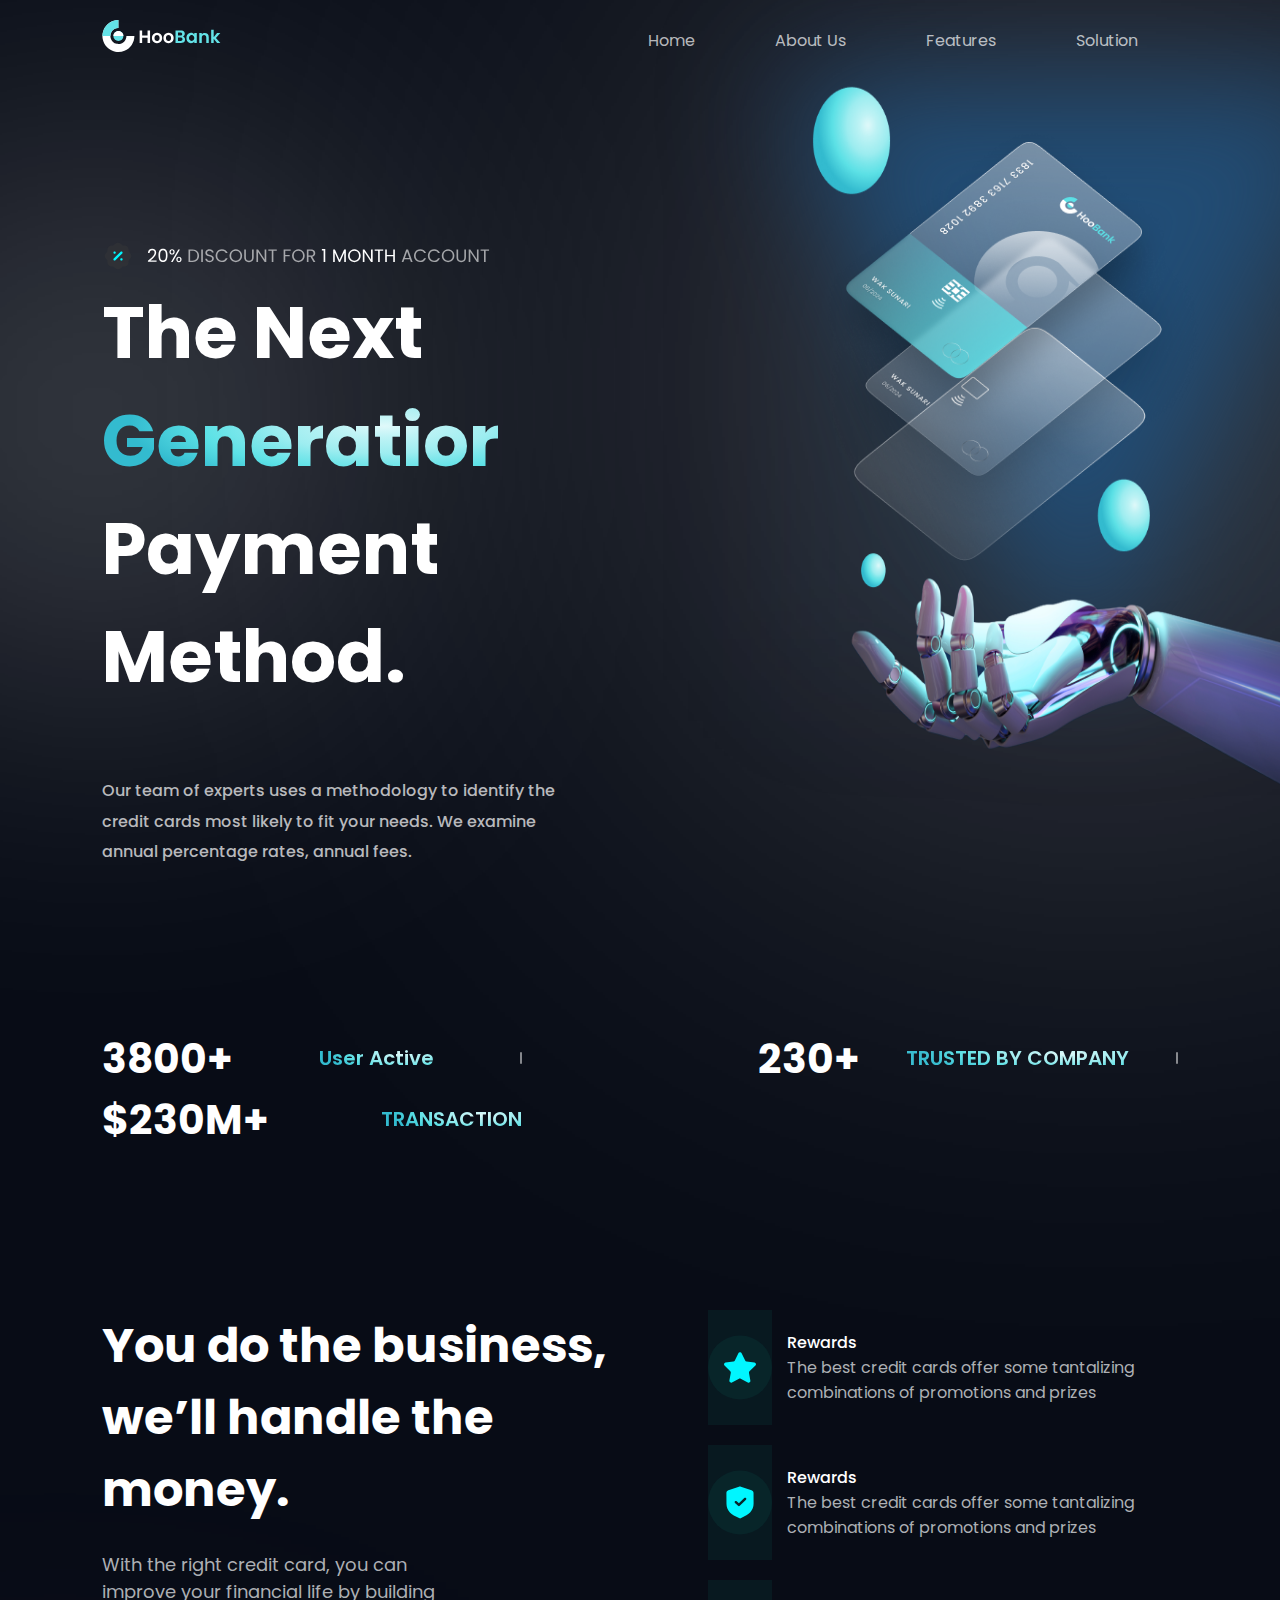
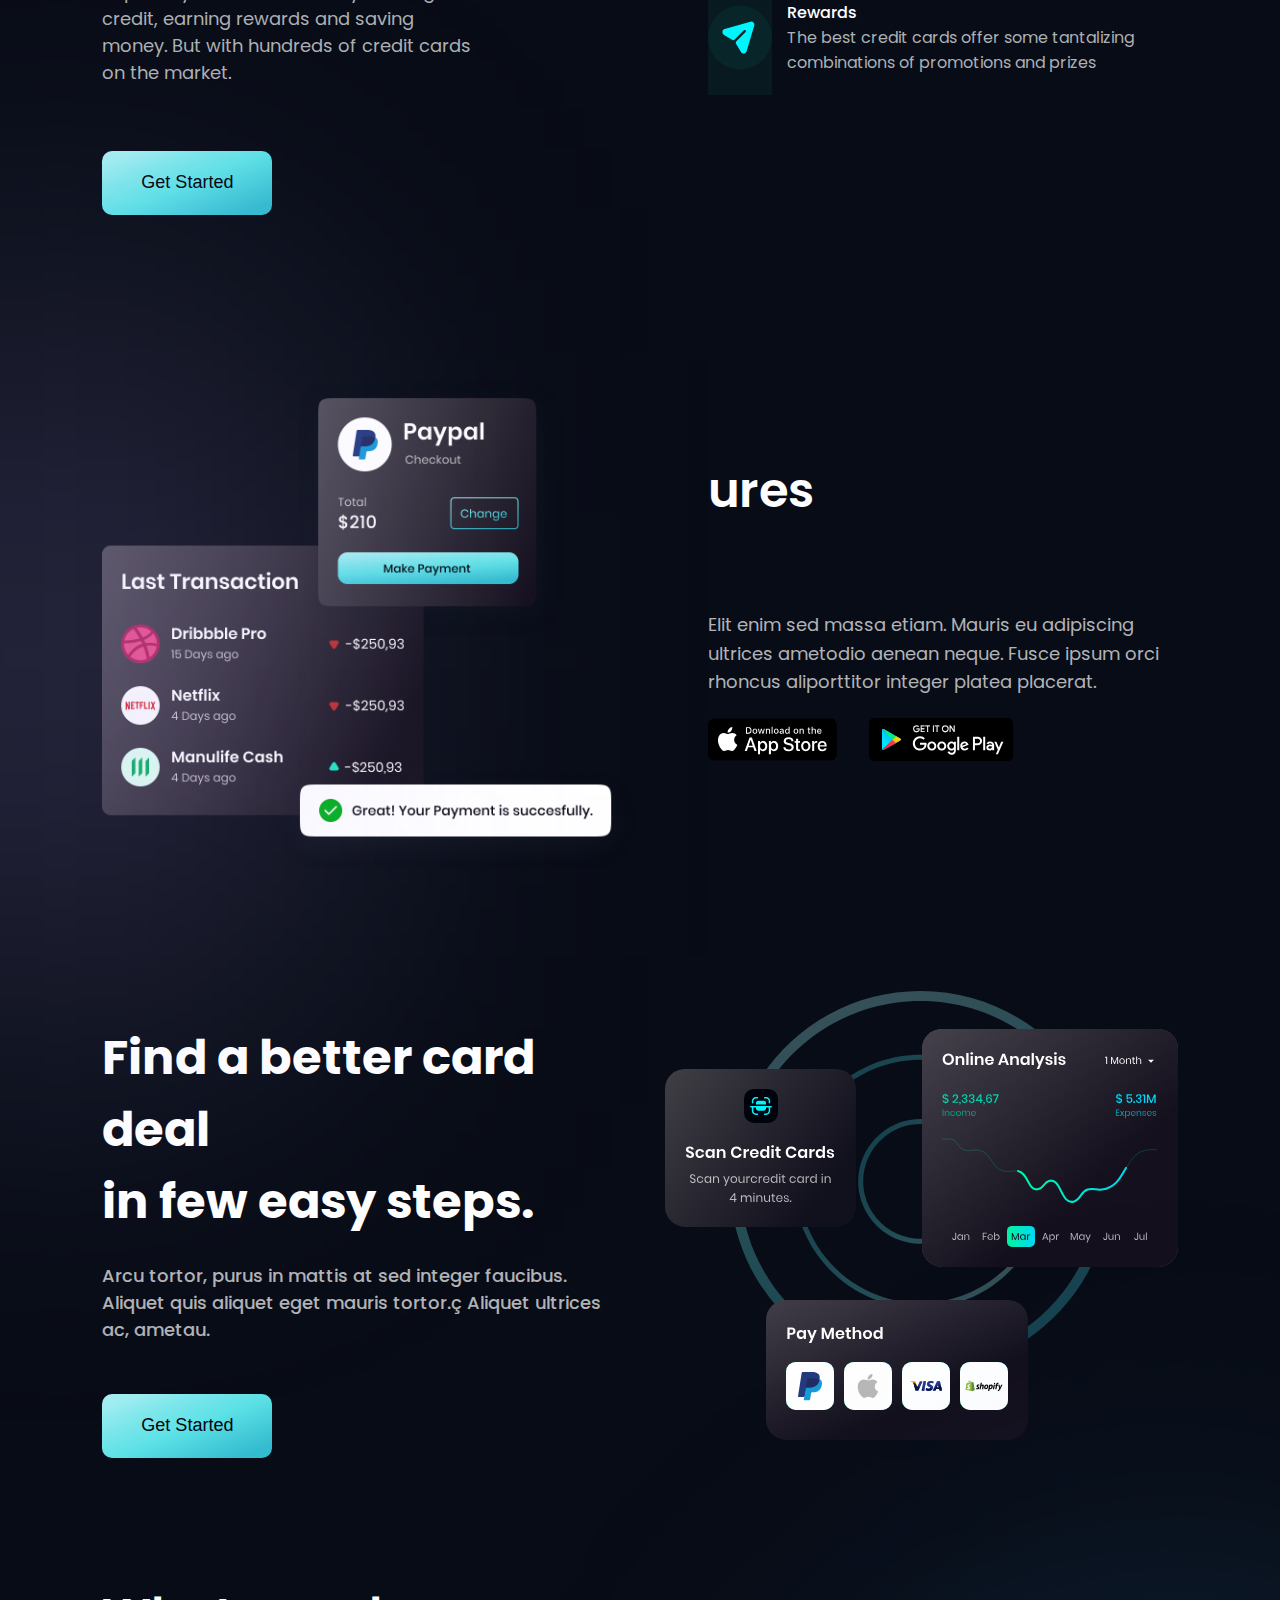
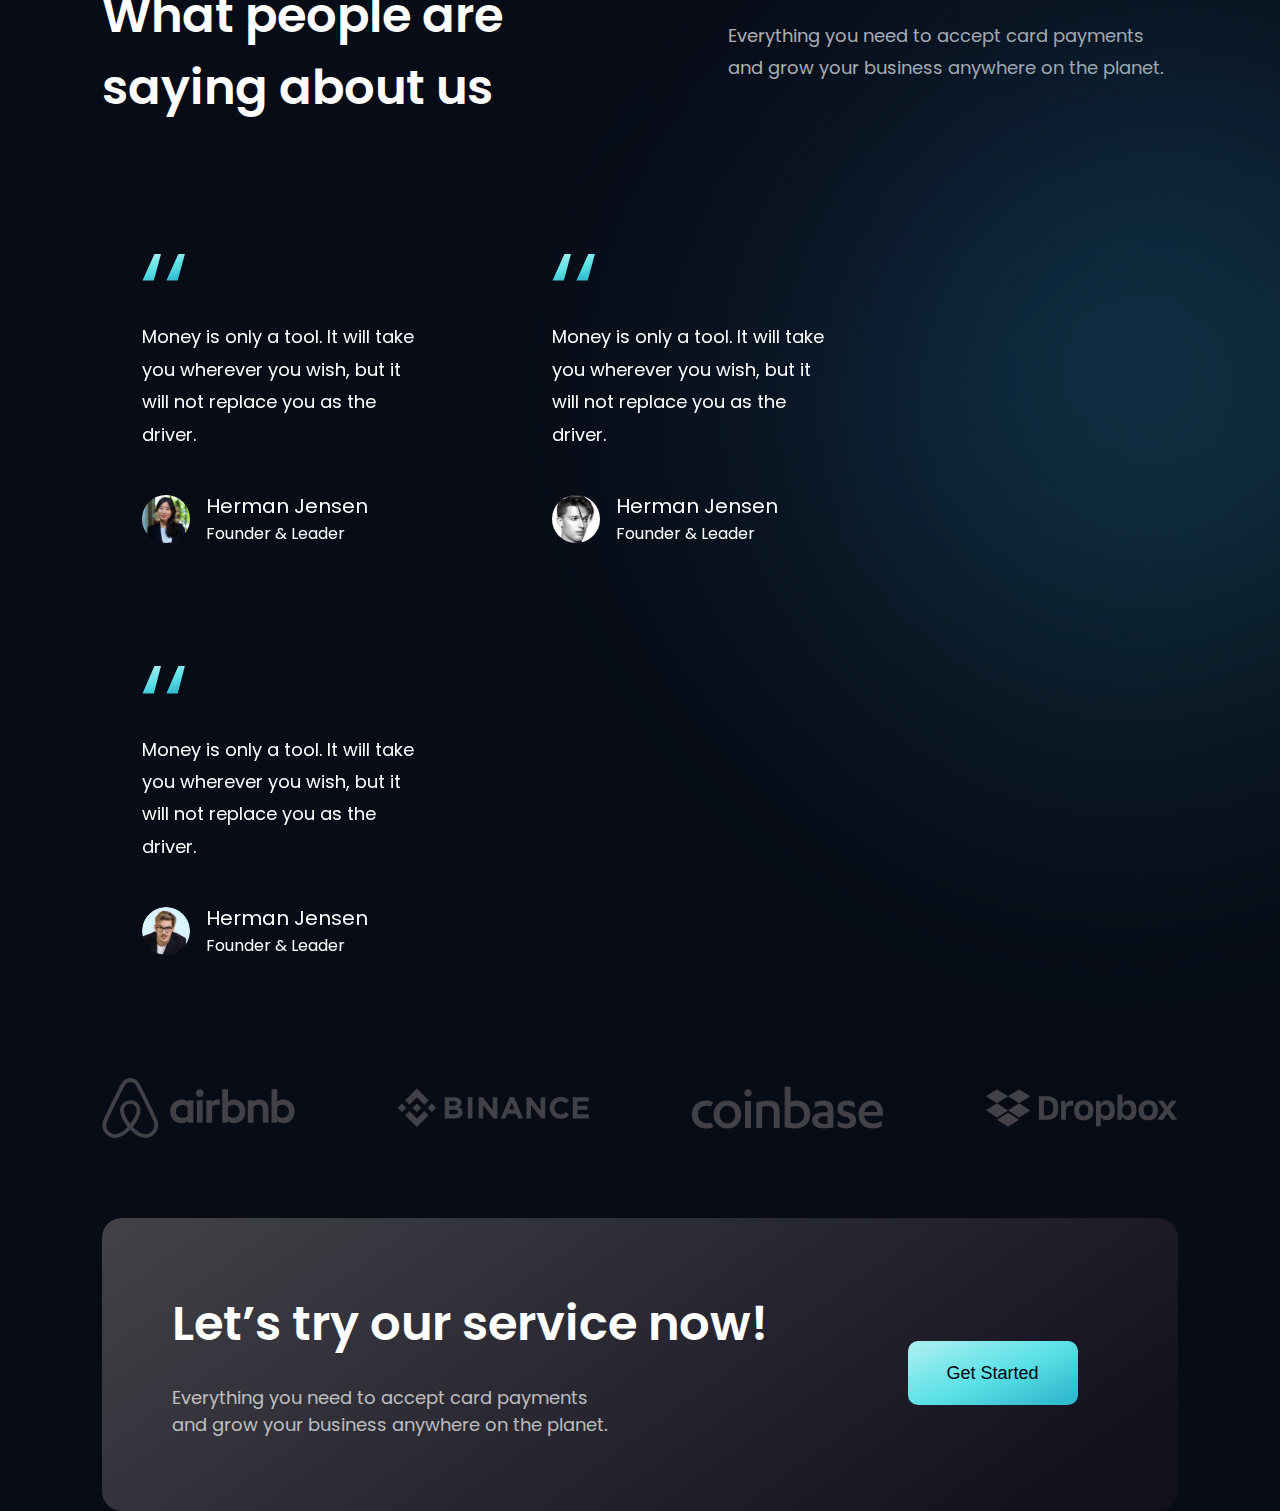
==== hooBank.html @ c7fa7dfc "subindo os arquivos" ====
<!DOCTYPE html>
<html lang="en">
<head>
    <link rel="preconnect" href="https://fonts.googleapis.com">
    <link rel="preconnect" href="https://fonts.gstatic.com" crossorigin>
    <link href="https://fonts.googleapis.com/css2?family=Poppins:wght@400;500;600;700&display=swap" rel="stylesheet">
    <link rel="stylesheet" href="style.css" />
    <link rel="stylesheet" href=" responsive.css" media="screen and (min-width:300px) and (max-width:1024px)"/>
    <meta charset="UTF-8">
    <meta http-equiv="X-UA-Compatible" content="IE=edge">
    <meta name="viewport" content="width=device-width, initial-scale=1.0">
    <title>HooBank</title>
</head>
<body>
    <div class="box">
        <div class="center">
            <div class="navegation">
                <div class="logo">
                    <img src="asset/logo.svg">
                </div><!--logo-->
                <div class="menu">
                    <a href="">Home</a>
                        <a href="">about us</a>
                    <a href="">features</a>
                    <a href="">solution</a>
                </div><!--menu-->
            </div><!--navegation-->
        </div><!--center-->

        <div class="clear"></div>

        <div class="center_2">
            <div class="content">
                <img src="asset/promotion.svg" alt="descont">
                <h1>The Next <br> <span>Generatior</span><br> Payment Method.</h1>
                <br>
                <p>
                    Our team of experts uses a methodology to identify the credit cards most likely to fit your needs. 
                    We examine annual percentage rates, annual fees.
                </p>
            </div><!--content-->
            <div class="banner_Hero">
                <div class="align">
                    <img src="asset/Principal.png" alt="">
                </div>            
            </div><!--banner_hero-->
        </div><!--center-->

        <div class="clear"></div>

        <div class="center">
            <div class="experience"> 
                <div class="category">
                    <h2>3800+</h2>
                    <p>User Active</p>
                    <span></span>
                </div>
                <div class="category">
                    <h2>230+</h2>
                    <p>TRUSTED BY COMPANY</p>
                    <span></span>
                </div>
                <div class="category">
                    <h2>$230M+</h2>
                    <p>TRANSACTION</p>
                </div><!--CATEGORY-->
            </div><!--EXPERIENCE-->
        </div><!--center-->

        <div class="clear"></div>

        <div class="center_3">
            <div class="left">
                <h1>You do the business,<br> we’ll handle the money.</h1>
                <p>
                    With the right credit card, you can improve your financial life 
                    by building credit, earning rewards and saving money. But with hundreds
                     of credit cards on the market.
                </p>
                <br>
                <button>Get Started</button>
            </div>
            <div class="right">
                    <div class="box_row">
                        <img src="asset/icon_star.svg" alt="">
                        <div class="box__coll">
                            <span>Rewards</span>
                            <p>The best credit cards offer some 
                                tantalizing combinations of promotions and prizes
                            </p>
                        </div><!--box__coll-->
                    </div><!--box_row-->
                    <div class="box_row">
                        <img src="asset/icon_shild.svg" alt="">
                        <div class="box__coll">
                            <span>Rewards</span>
                            <p>The best credit cards offer some 
                                tantalizing combinations of promotions and prizes
                            </p>
                        </div><!--box__coll-->
                    </div><!--box_row-->
                    <div class="box_row">
                        <img src="asset/icon_submit.svg" alt="">
                        <div class="box__coll">
                            <span>Rewards</span>
                            <p>The best credit cards offer some 
                                tantalizing combinations of promotions and prizes
                            </p>
                        </div><!--box__coll-->
                    </div><!--box_row-->
            </div><!--right-->
        </div><!--center_3-->

        <div class="clear"></div>

        <div class="center_4">
            <div class="left_2">
                <div class="card_buy">
                    <img src="asset/bill.png" alt="">
                </div>
            </div><!--left-->
        <div class="right_2">
            <div class="content_card">
                <h1>ures</h1>
                <p>
                    Elit enim sed massa etiam. Mauris eu adipiscing ultrices ametodio aenean neque. 
                    Fusce ipsum orci rhoncus aliporttitor integer platea placerat.
                </p>
                <div class="card_mobile">
                    <img src="asset/AppStore.svg" alt="">
                    <img src="asset/goolgePlay.svg" alt="">
                </div><!--card_mobile-->
            </div><!--content_card-->
        </div><!--right-->
    </div>

    <div class="clear"></div>
    
    <div class="center_5">
        <div class="left_3">
            <div class="content_car_2">
                <h1>Find a better card deal <br>in few easy steps.</h1>
                <p>
                    Arcu tortor, purus in mattis at sed integer faucibus. Aliquet quis aliquet 
                    eget mauris tortor.ç Aliquet ultrices ac, ametau.
                </p>
                <button>Get Started</button>
            </div><!--content_card-->
        </div><!--right-->
        <div class="right_3">
            <div class="analysis">
                <img src="asset/onlineAnalysis.svg" alt="">
            </div>
        </div>
    </div><!--center-5-->
<div class="clear"></div>
<div class="center_6">
    <div class="col_flex">
        <div class="card">
            <h1>What people are saying about us</h1>
        </div><!--card-->
        <div class="text_into">
            <p>
                Everything you need to accept card 
                payments and grow your business anywhere on the planet.
            </p>
        </div><!--text_into-->
    </div><!--col_flex-->
</div><!--center_6-->
<div class="clear"></div>


<div class="center_7">
    <div class="box_1">
        <div class="box_col">
            <img src="asset/aspas.svg" width="42.6px" height="27.6px" alt="">
            <span>
                Money is only a tool. It will take you
                wherever you wish, but it will not replace you as the driver.
            </span>
            <div class="box_row_2">
                <img src="asset/avatarOne.svg" alt="avatar">
                <div class="box_col_2">
                    <h3>Herman Jensen</h3>
                    <span>Founder & Leader</span>
                </div><!--box_col_2-->
            </div><!--box_row_2-->
        </div><!--box_col-->
    </div><!--box_1-->
    <div class="box_1">
        <div class="box_col">
            <img src="asset/aspas.svg" width="42.6px" height="27.6px" alt="">
            <span>
                Money is only a tool. It will take you
                wherever you wish, but it will not replace you as the driver.
            </span>
            <div class="box_row_2">
                <img src="asset/avatarThree.svg" alt="avatar">
                <div class="box_col_2">
                    <h3>Herman Jensen</h3>
                    <span>Founder & Leader</span>
                </div><!--box_col_2-->
            </div><!--box_row_2-->
        </div><!--box_col-->
    </div><!--box_1-->
    <div class="box_1">
        <div class="box_col">
            <img src="asset/aspas.svg" width="42.6px" height="27.6px" alt="">
            <span>
                Money is only a tool. It will take you
                wherever you wish, but it will not replace you as the driver.
            </span>
            <div class="box_row_2">
                <img src="asset/avatarTwo.svg" alt="avatar">
                <div class="box_col_2">
                    <h3>Herman Jensen</h3>
                    <span>Founder & Leader</span>
                </div><!--box_col_2-->
            </div><!--box_row_2-->
        </div><!--box_col-->
    </div><!--box_1-->
    <div class="blur"></div>
</div><!--center_7-->
<div class="clear"></div>
<div class="line">
    <div class="line_row">
        <img src="asset/airbnb.svg" alt="">
        <img src="asset/binance.svg" alt="">
        <img src="asset/coinbase.svg" alt="">
        <img src="asset/dropbox.svg" alt="">
    </div><!--line_row-->
</div><!--line-->
<div class="clear"></div>
<div class="service">
    <div class="serv_col">
        <h1>Let’s try our service now!</h1>
        <p>Everything you need to accept card 
            payments and grow your business anywhere on the planet.
        </p>
        <button>Get Started</button>
    </div>
</div>
</div><!--box-->
</body>
</html>
---- style.css ----
@import url(responsive.css);
*{padding: 0; margin: 0; box-sizing: border-box;}

html, body {
    background-color: #080C16;
    min-height: 100vh;
    font-family: 'Poppins', sans-serif;
    font-size: 16px;
}

.clear {
    clear: both;
}
.box {
    width: 100%;
    max-width: 1680px;
    margin: 0 auto;
    padding: 0 8%;
}
.center {

   height: 100%;
}
.navegation {
    width: 100%;
    height: 40px;
    margin-top: 20px;
    margin-bottom: 20px;
    position: relative;
}
.logo {
    float: left;
}

.menu {
    float: right;
    display: flex;
    align-items: center;
    height: 100%;
    position: absolute;
    right: 0;
    z-index: 10;
}
.menu > a {
   text-decoration: none;
   text-transform: capitalize;
   padding: 0 40px;
   font-weight: 400;
   color: rgba(255, 255, 255, 0.7);
   cursor: pointer;
}
.menu > a:hover {
    color: rgba(255, 255, 255, 1);
    cursor: pointer;
}
.center_2   {
    width: 100%;
    max-width: 100%;
}
.center_2::before {
    content: '';
    display: block;
    background-color: white;
    width: 195px;
    height: 324px;
    border-radius: 100px;
    position: absolute;
    top: 252px;
    left: 0;
    filter: blur(225px);
}
.content {
    float: left;
    width:50%;
    height: 90%;
    position: relative;
    z-index: 2;
}
.content > img {
    margin-top: 10rem;
}
.content > h1 {
    font-size: 72px;
    font-weight: 700;
    font-family: 'Poppins', sans-serif;
    width: 100%;
    min-width: calc(600px + 10%);
    color: white;
}
.content > h1 > span {
    background: radial-gradient(64.18% 64.18% at 71.16% 35.69%, #DEF9FA 0.89%, #BEF3F5 17.23%, #9DEDF0 42.04%, #7DE7EB 55.12%, #5CE1E6 71.54%, #33BBCF 100%) /* warning: gradient uses a rotation that is not supported by CSS and may not behave as expected */;
    -webkit-background-clip: text;
    -webkit-text-fill-color: transparent;
    background-clip: text;
    text-fill-color: transparent;
}
.content > p {
    width: 100%;
    max-width: 30.1875rem;
    color: #B8B9BC;
    font-weight: 500;
    margin-top: 40px;
    line-height: 30.6px;
}
.banner_Hero {
    float: right;
    width: 42%;
    max-width: 100%;
    min-height: 80%;
    height: 70vh;
    position: absolute;
    /* absolute porque ele precisar se manter na extremidade */
    right: 0%; 
}
.align {
    float: right;
    width: 100%;
    max-width: 100%;
    min-height: 100%;
    height: 100%;
    position: relative;
    right: 0%; 
}
.align > img {
    width: 95%;
    min-width:90%;
    height: 90%;
    min-height: 100%;
    text-align: right;
    /* background-color: red; */

    position: absolute;
    top: 0;
    right: 0;
    z-index: 10;
}
.banner_Hero::after {
    content: '';
    width: 0; 
    height:0; 
    border-left: 300px solid #214d761a;
    border-right: 300px solid #214d7617;
    border-top: 600px solid #214D76 ;
  
    filter: blur(61.5px);


    position: absolute;
    top: 0px;
    left: 3vw;
    z-index: 1;
}
.banner_Hero::before {
    content: '';
    display: block;
    width: 405px;
    height: 471px;
    border-radius: 400px;
    background-color: white;
    filter: blur(375px);
    
    position: absolute;
    top: 4rem;
    left: 12vw;
    z-index: 1;
   
}

/* AQUI ACABA O BANNER */


.experience {
    width: 100%;
    max-width: 100%;
    margin-top: 10rem;
    /* padding: 0 2%; */
    display: flex;
    justify-content: space-between;
    flex-wrap: wrap;
}
.category {
    display: flex;
    align-items: center;
    justify-content: space-between;

    width: 420px;

}
.category > h2 {
    font-size: 2.5556rem;
    font-weight: 700;
    color:rgba(255, 255, 255, 1);
}
.category > p {
    font-size: 1.25rem;
    font-weight: 600;
    background: radial-gradient(64.18% 64.18% at 71.16% 35.69%, #DEF9FA 0.89%, #BEF3F5 17.23%, #9DEDF0 42.04%, #7DE7EB 55.12%, #5CE1E6 71.54%, #33BBCF 100%) /* warning: gradient uses a rotation that is not supported by CSS and may not behave as expected */;
    -webkit-background-clip: text;
    -webkit-text-fill-color: transparent;
    background-clip: text;
    text-fill-color: transparent;
}
.category > span {
    height: 12px;
    width: 2px;
    border-radius: 2px;
    background-color: rgba(255, 255, 255, 0.5);
}

/* aqui vai ficar as box com as imagens */

.center_3 {
    margin-top: 10rem;
}
.left {
    float: left;
    width: 50%;
    height: 100%;
}
.left > h1 {
    font-size: 3rem;
    color: rgba(255, 255, 255, 1);
}
.left > p {
    margin: 25px 0;
    width: 70%;
    font-size: 18px;
    color: #ADB0B4;
    font-size: 500;
}
.left > button {
    border: none;
    width: 170px;
    height: 64px;
    margin-top: 15px;
    font-size: 18px;
    font-weight: 500;
    font-family: 'Poppins' sans-serif;
    color: rgba(0, 4, 14, 1);
    border-radius: 10px;
    cursor: pointer;
    background: linear-gradient(157.81deg, #DEF9FA -43.27%, #BEF3F5 -21.24%, #9DEDF0 12.19%, #7DE7EB 29.82%, #5CE1E6 51.94%, #33BBCF 90.29%);
}
.right {
    float: right;
    width: 50%;
}
.box_row {
    display: flex;
    flex-direction: row;
    gap: 15px;
    width: 470px;
    margin: 0 auto;
    margin-bottom: 20px;
    float: right;
    height: 115px;
    border-radius: 20px;
}
.box_row:hover {
    background: linear-gradient(153.47deg, rgb(255, 255, 255) -341.94%, #14101D 95.11%);
    box-shadow: 0px 20px 100px -10px rgba(66, 71, 91, 0.1);
    border-radius: 20px;

}
.box_row > img {
    width: 64px;
    max-width: 64px;
    background: rgba(9, 151, 124, 0.1);
}
.box__coll {
    display: flex;
    flex-direction: column;
    align-self: center;
}
.box__coll > span {
    color: white;
    font-weight: 500;
}
.box__coll > p {
    color: #ADB0B4;
    font-size: 500;
}

/* aqui começa o card pagamentos */


.center_4 {
    height: 455px;
    margin-top: 160px;
    position: relative;
}
.left_2 {
    float: left;
    width: 50%;
    height: 100%;
    position: relative;
}
.left_2::before {
    content: '';
    display: block;
    height: 600px;
    width: 300px;
    background-color: #bba5ff5b;
    filter: blur(225px);

    position: absolute;
    left: -15vw;
    top: -2vh;
    z-index: 0;
}
.card_buy {
    width: 100%;
    max-width: 100%;
}
.card_buy > img {
    max-width: 100%;
    min-width: 500px;
    height: 500px;
    float: left;
}
.right_2 {
    float: right;
    width: 50%;
    height: 100%;
}
.content_card {
    display: flex;
    flex-direction: column;
    align-items: left;
    align-self: center;
    gap: 20px;
    float: right;
    margin-top: 5rem;
    height: 100%;
    position: relative;
}
.content_card  > h1 {
    font-size: 48px;
    font-weight: 600;
    color: white;
    letter-spacing: 0.01em;
}

.content_card  > p {
    color: rgba(255, 255, 255, 0.7);
    font-weight: 400;
    font-size: 18px;
    line-height: 160%;
    width: 470px;
    height: 87px;
    margin-top: 4rem;
}
.card_mobile {
    display: flex;
    gap: 32px;
}

.center_5 {
    margin-top: 10rem;
}
.right_3 {
    width: 50%;
    float: right;
    height: 100%;
    text-align: right;
}
.analysis  > img {
    max-width:100%;
}
.left_3 {
    width: 50%;
    float: left;
    text-align: left;
    height: 100%;
    min-height: 500px;
}
.content_car_2 {
    display: flex;
    flex-direction: column;
    gap: 24px;
    height: 100%;
}
.content_car_2 > h1 {
    font-size: 48px;
    font-weight: 700;
    margin-top: 2rem;
    color: rgba(255, 255, 255, 1);
}
.content_car_2 > p {
    font-size: 18px;
    font-weight: 500;
    color: rgba(255, 255, 255, 0.7);
    width: 500px;
    height: 93px;
}
.content_car_2 > button {
    border: none;
    width: 170px;
    height: 64px;
    margin-top: 15px;
    font-size: 18px;
    font-weight: 500;
    font-family: 'Poppins' sans-serif;
    color: rgba(0, 4, 14, 1);
    border-radius: 10px;
    background: linear-gradient(157.81deg, #DEF9FA -43.27%, #BEF3F5 -21.24%, #9DEDF0 12.19%, #7DE7EB 29.82%, #5CE1E6 51.94%, #33BBCF 90.29%);
}

/* aqui vai ficar a descriçao de pessoas a cerca disso */

.center_6 { 
    margin-top: 5rem;
}
.col_flex {
    display: flex;
    flex-direction: row;
    justify-content: space-between;
    height: 164px;
    align-items: center;
}
.card {
    width: 470px;
}
.card > h1 {
    font-weight: 600;
    font-size: 48px;
    color: rgba(255, 255, 255, 1);
}
.text_into {
    width: 450px;
    height: 64px;
}
.text_into > p {
    color: rgba(255, 255, 255, 0.7);
    font-weight: 400;
    font-size: 18px;
    line-height: 32.4px;
    letter-spacing: 2%;
}


/* aqui vai fica meus cards */




.center_7 {
    margin-top: 5rem;
    display: flex;
    flex-wrap: wrap;
    gap: 40px;
    position: relative;
    z-index: 1;
}
.blur {
    content: '';
    display: block;
    background-color: white;
    width: 305px;
    height: 404px;
    border-radius: 100px;
    position: absolute;
    top: -6vh;
    right: -10%;
    z-index: 0;
 

    background: linear-gradient(90deg, #1A2980 0%, #26D0CE 100%);
    filter: blur(230px);
    transform: rotate(47.46deg);
}
.box_1 {
    display: flex;
    width: 28%;
    min-width: 370px;
    height: 100%;
    border-radius: 20px;
    padding: 40px;
    position: relative;
    z-index: 1;
}
.box_1:hover {
    background: linear-gradient(144.39deg, #FFFFFF -278.56%, #6D6D6D -78.47%, #11101D 91.61%);
    backdrop-filter: blur(5px);
    /* Note: backdrop-filter has minimal browser support */
    
    border-radius: 20px;
}
.box_col  {
    width: 100%;
    display: flex;
    flex-direction: column;
    align-self: center;
    gap: 40px;
}
.box_col > span {
    font-weight: 400;
    font-size: 18px;
    color: rgba(255, 255, 255, 1);
    letter-spacing: 2%;
    line-height: 32.4px;
}
.box_row_2 {
    display: flex;
    align-items: center;
    gap: 16px;
}
.box_col_2 {
    display: flex;
    flex-direction: column;
}
.box_col_2 > h3 {
    font-weight: 400;
    font-size: 20px;
    color: rgba(255, 255, 255, 1);
}
.box_col_2 > span {
    font-weight: 400;
    color: rgba(255, 255, 255, 1);
}
.line {
    display: flex;
    flex-direction: row;
    margin-top: 5rem;
    position: relative;
    z-index: 1;
}
.line_row {
    width: 100%;
    max-width: 1400px;
    margin: 0 auto;
    display: flex;
    flex-wrap: wrap;
    justify-content: space-between;
}
.line_row > img {
    width: 100%;
    max-width: 192.25px;
    height: 60px;
}

/* aqui vai ficar os serviços  */

.service {
    width: 100%;
    height: 293px;
    padding: 70px;
    margin-top: 5rem;
    border-radius: 10px;
    position: relative;
    background: linear-gradient(144.39deg, #FFFFFF -278.56%, #6D6D6D -78.47%, #11101D 91.61%);
    backdrop-filter: blur(5px);
    /* Note: backdrop-filter has minimal browser support */

    border-radius: 20px;
    transform: matrix(1, 0, 0, 1, 0, 0);
}
.serv_col {
    height: 100%;
}
.serv_col > h1 {
    color: rgba(255, 255, 255, 1);
    font-size: 48px;
    font-weight: 600;
}
.serv_col > p {
    width: 445px;
    margin-top: 24px;
    font-size: 18px;
    font-weight: 400;
    color: rgba(255, 255, 255, 0.7);
}
.serv_col > button {
    border: none;
    width: 170px;
    height: 64px;
    margin-top: 15px;
    font-size: 18px;
    font-weight: 500;
    font-family: 'Poppins' sans-serif;
    color: rgba(0, 4, 14, 1);
    border-radius: 10px;
    cursor: pointer;
    background: linear-gradient(157.81deg, #DEF9FA -43.27%, #BEF3F5 -21.24%, #9DEDF0 12.19%, #7DE7EB 29.82%, #5CE1E6 51.94%, #33BBCF 90.29%);
    position: absolute;
    right: 100px;
    bottom: 106px;
}
---- responsive.css ----
@media screen and (min-width:300px) and (max-width:1024px) {
    html, body {
        font-size: 100%
    }
    .menu {
        display: none;
    }
    .content {
        width: 100%;
        float: none;
        margin: 0 auto;
        height: 100%;
        position: initial;
    }
    .content > img {
        width: 100%;
        max-width: 300px;
    }
    .content > h1 {
        width: 100%;
        min-width: 100%;
    }
    .banner_Hero {
        width: 100%;
        float: none;
        height: 100%;
        position: initial;
    }
    .banner_Hero::after {
        display: none;
    }
    .banner_Hero::before {
        display: none;
    }
    .align {
        position: initial;
        float: none;
        z-index: 1;
    }
    .align > img {
        float: none;
        position: relative;
        width: 100%;
        margin-top: 2rem;
        min-width: 400px;
    }
    .align::after {
        display: none;
    } 
    .experience {
        flex-direction: column;
        margin: 5rem auto;
        height: 100%;
    }
    .category {
        flex-direction: column;
        margin: 2rem auto;
        height: 100%;
    }
    .category > span {
        display: none;
    }
    .left {
        width: 100%;
        float: none;
        margin: 0 auto;
    }
    .right {
        width: 100%;
        height: 100%;
        float: none;
        margin: 5rem auto;
        display: flex;
        flex-direction: column;
    }
    .box_row  {
        width: 100%;
        margin-top: 2rem;
    }
    .center_4 {
        width: 100%;
        height: 100%;
        margin: 0 auto;
    }
    .left_2 {
        width: 100%;
        height: 100%;
        float: none;
        margin: 0 auto;
    }
    .right_2  {
        width: 100%;
        height: 100%;
        float: none;
        margin: 0 auto;
    }
    .content_card  {
        width: 100%;
        height: 100%;
        margin: 5rem auto;
    }
    .content_card  > p {
        width: 100%;
        height: 100%;
    }
    .center_5 {
        width: 100%;
        height: 100%;
        margin: 0 auto;
    }
    .left_3 {
        width: 100%;
        height: 100%;
        float: none;
    }
    .right_3 {
        width: 100%;
        height: 100%;
        float: none;
        margin: 4rem auto;
        text-align: center;
    }
    .analysis {
        width: 100%;
        margin: 0 auto;
    }
    .analysis > img {
        margin: 0 auto;
        margin-top:5rem;
        text-align: left;
    }
    .content_car_2 {
        width: 100%;
        height: 100%;
    }
    .content_car_2 > p {
        width: 100%;
    }
    .center_6 {
        width: 100%;
        height: 100%;
    }
    .col_flex {
        flex-direction: column;
        margin: 0 auto;
        width: 100%;
        text-align: left;
    }
    .card {
        width: 100%;
        margin: 0 auto;
        text-align: left;
    }
    .text_into {
        width: 100%;
    }
    .center_7 {
        width: 100%;
        margin: 10rem auto;
    }
    .box_1 {
        margin: 0 auto;
    }
    .card_buy {
        width: 100%;
        margin: 2rem auto;
        text-align: center;
        float: none;
    }
    .card_buy > img {
        width: 100%;
        max-width: 90%;
        min-width:60%;
        height: 100%;
        margin: 0 auto;
        float: none;
    }
    .line {
        margin: 0 auto;
        width: 100%;
        height: 100%;
    }
    .line_row {
        flex-direction: column;
        gap: 40px;
        height: 100%;
        margin: 0 auto;
        margin-bottom: 3rem;
    }
    .line_row > img {
        margin: 0 auto;
    }
    .service {
        width: 100%;
        height: 100%;
    }
    .box_1 {
        min-width: 100%;
        margin-top: 3rem;
    }
    .serv_col {
        width: 100%;
        height: 100%;
        display: flex;
        flex-direction: column;
    }
    .serv_col > h1 {
        width: 100%;
        font-size: 40px;
    }
    .serv_col > p {
        width: 100%;
        height: 100%;
    }
    .serv_col > button {
        position: relative;
        top: 0;
        right: 0;
    }
    .blur {
    width: 305px;
    height: 404px;
    top: 10vh;
    right: 0%;
    left: 0;

    }
}
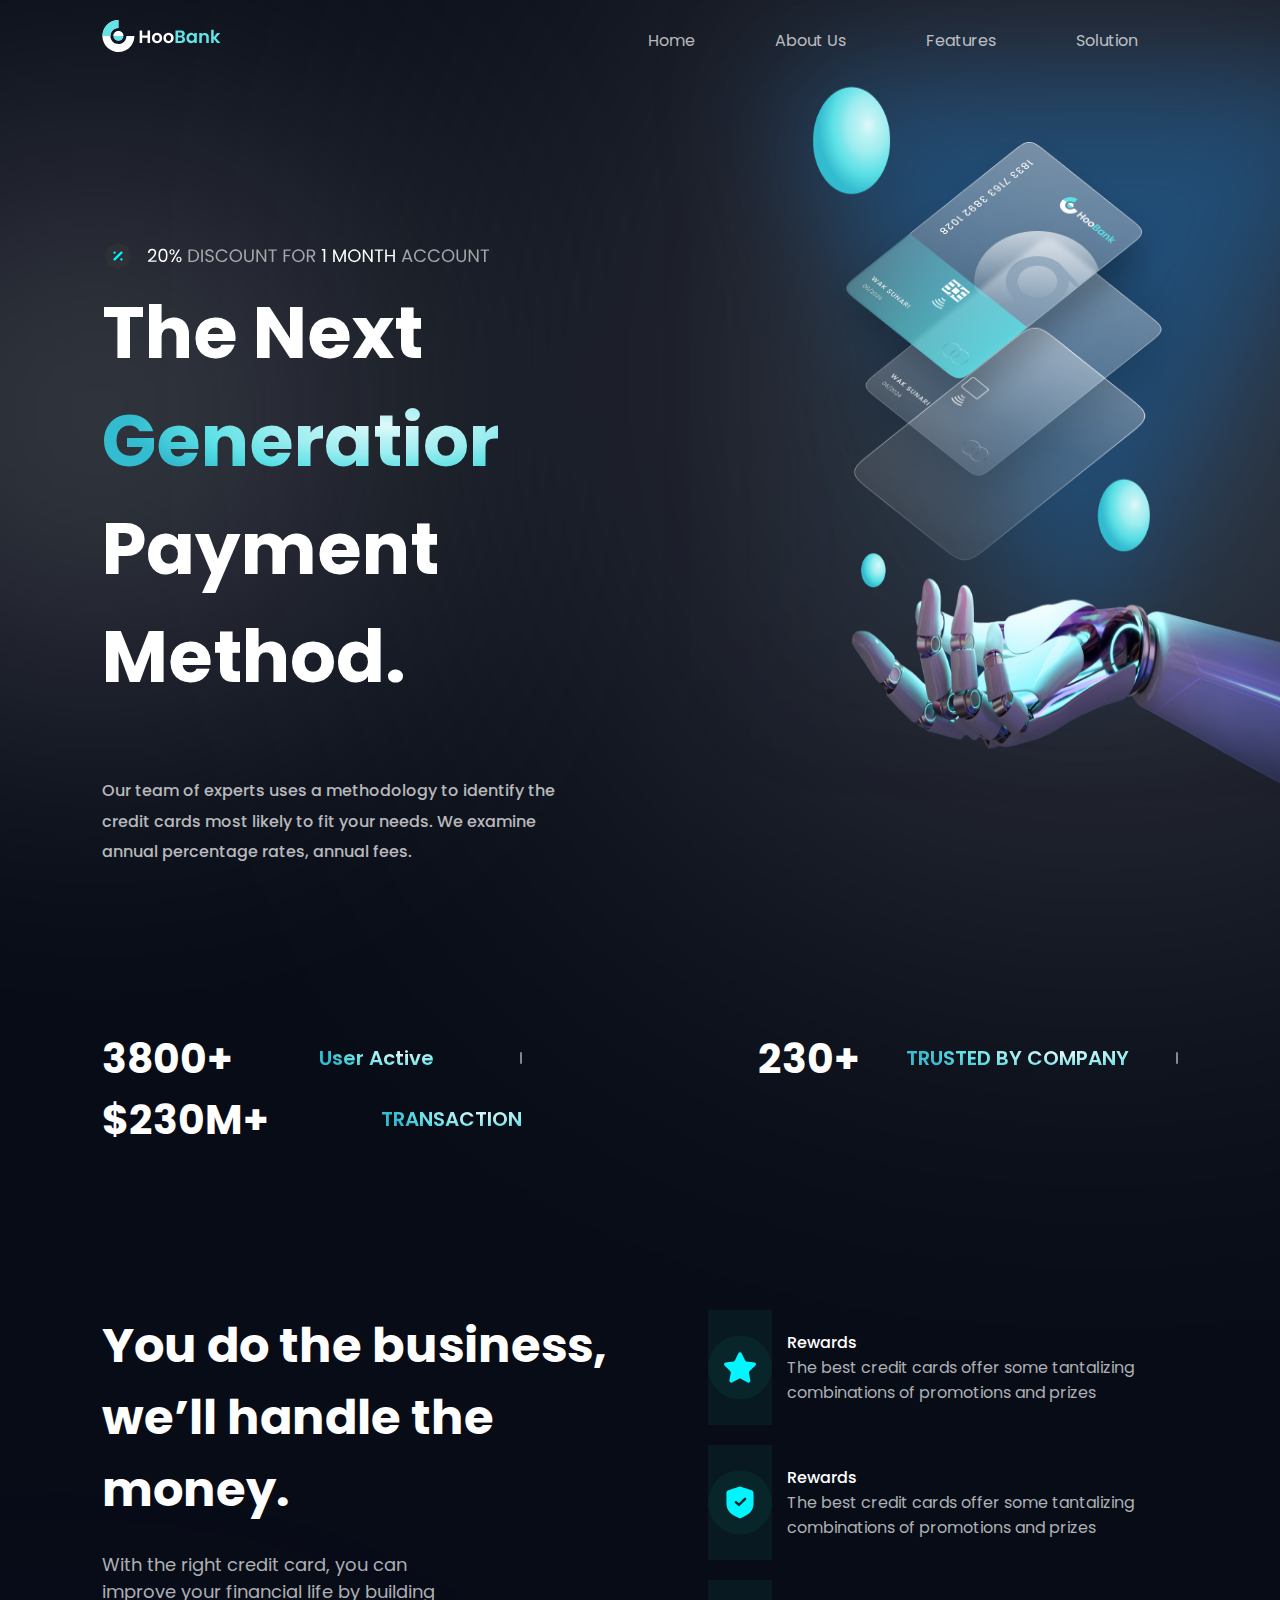
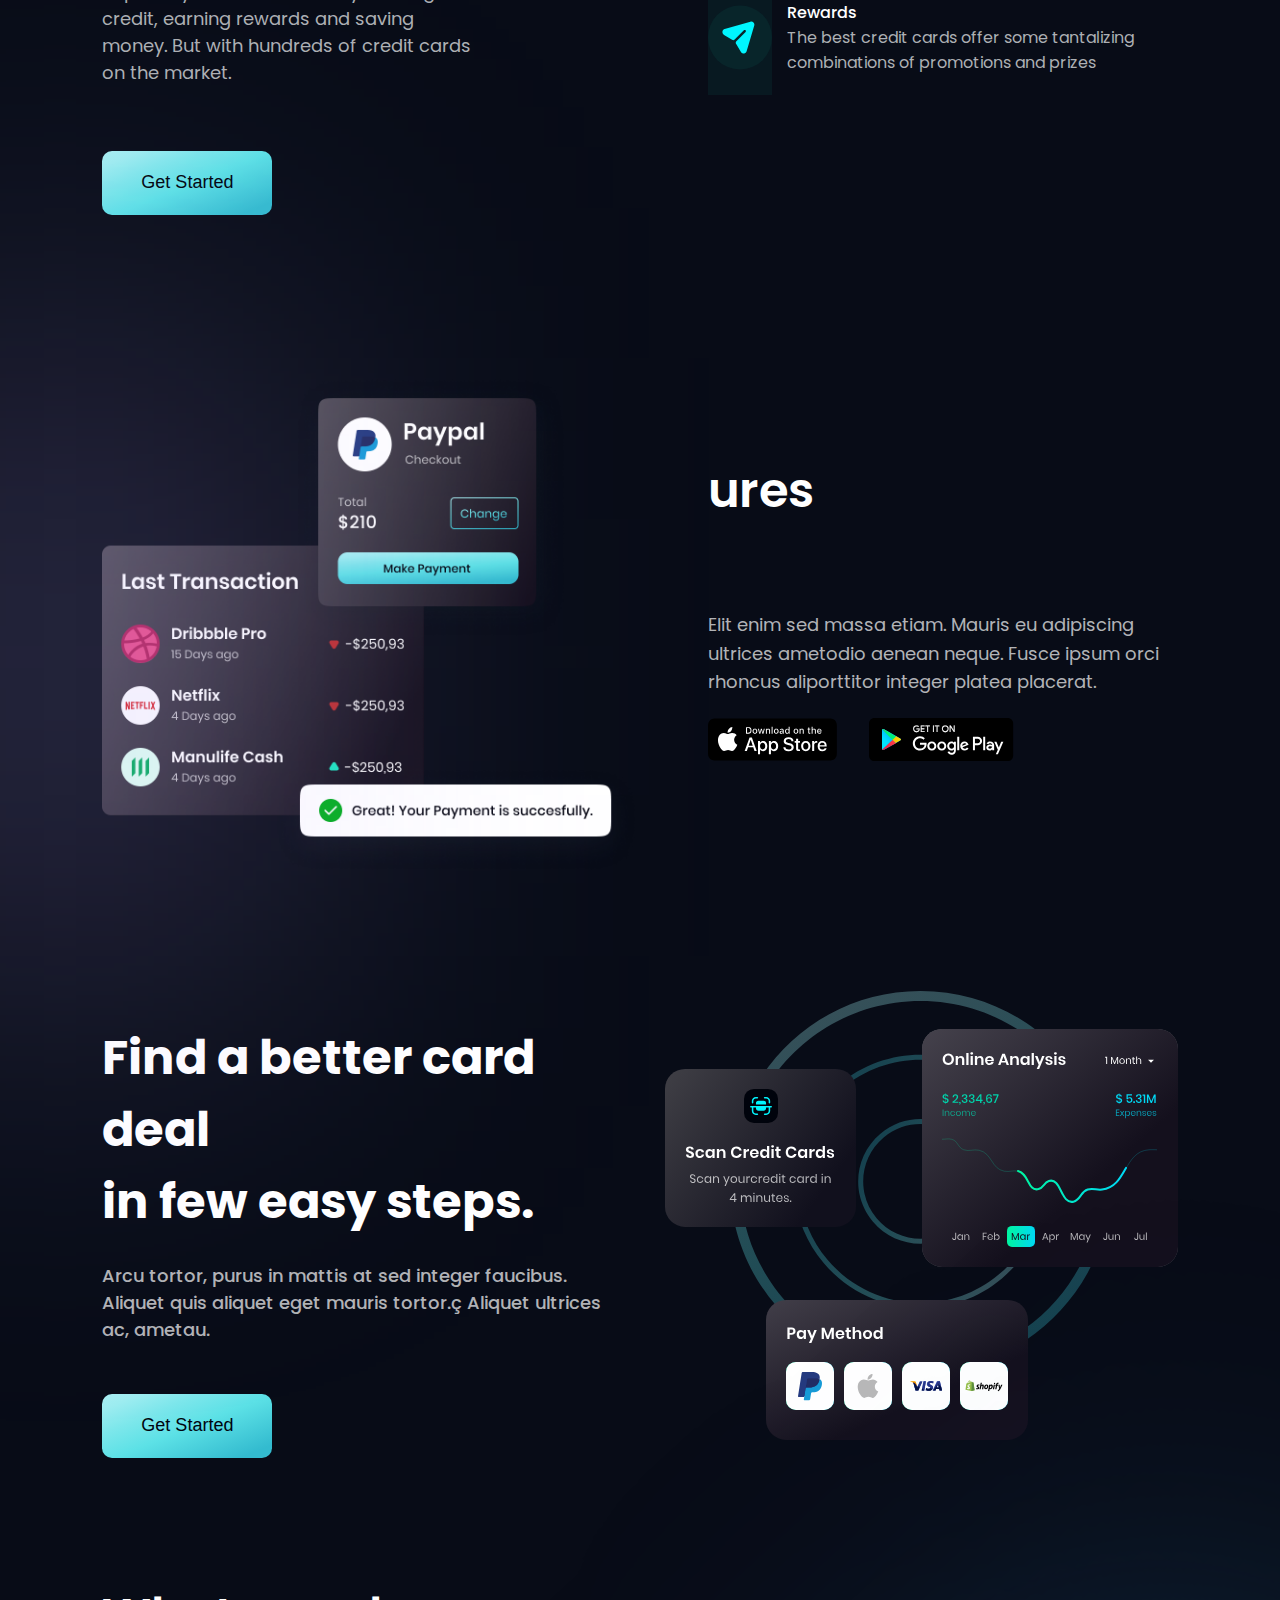
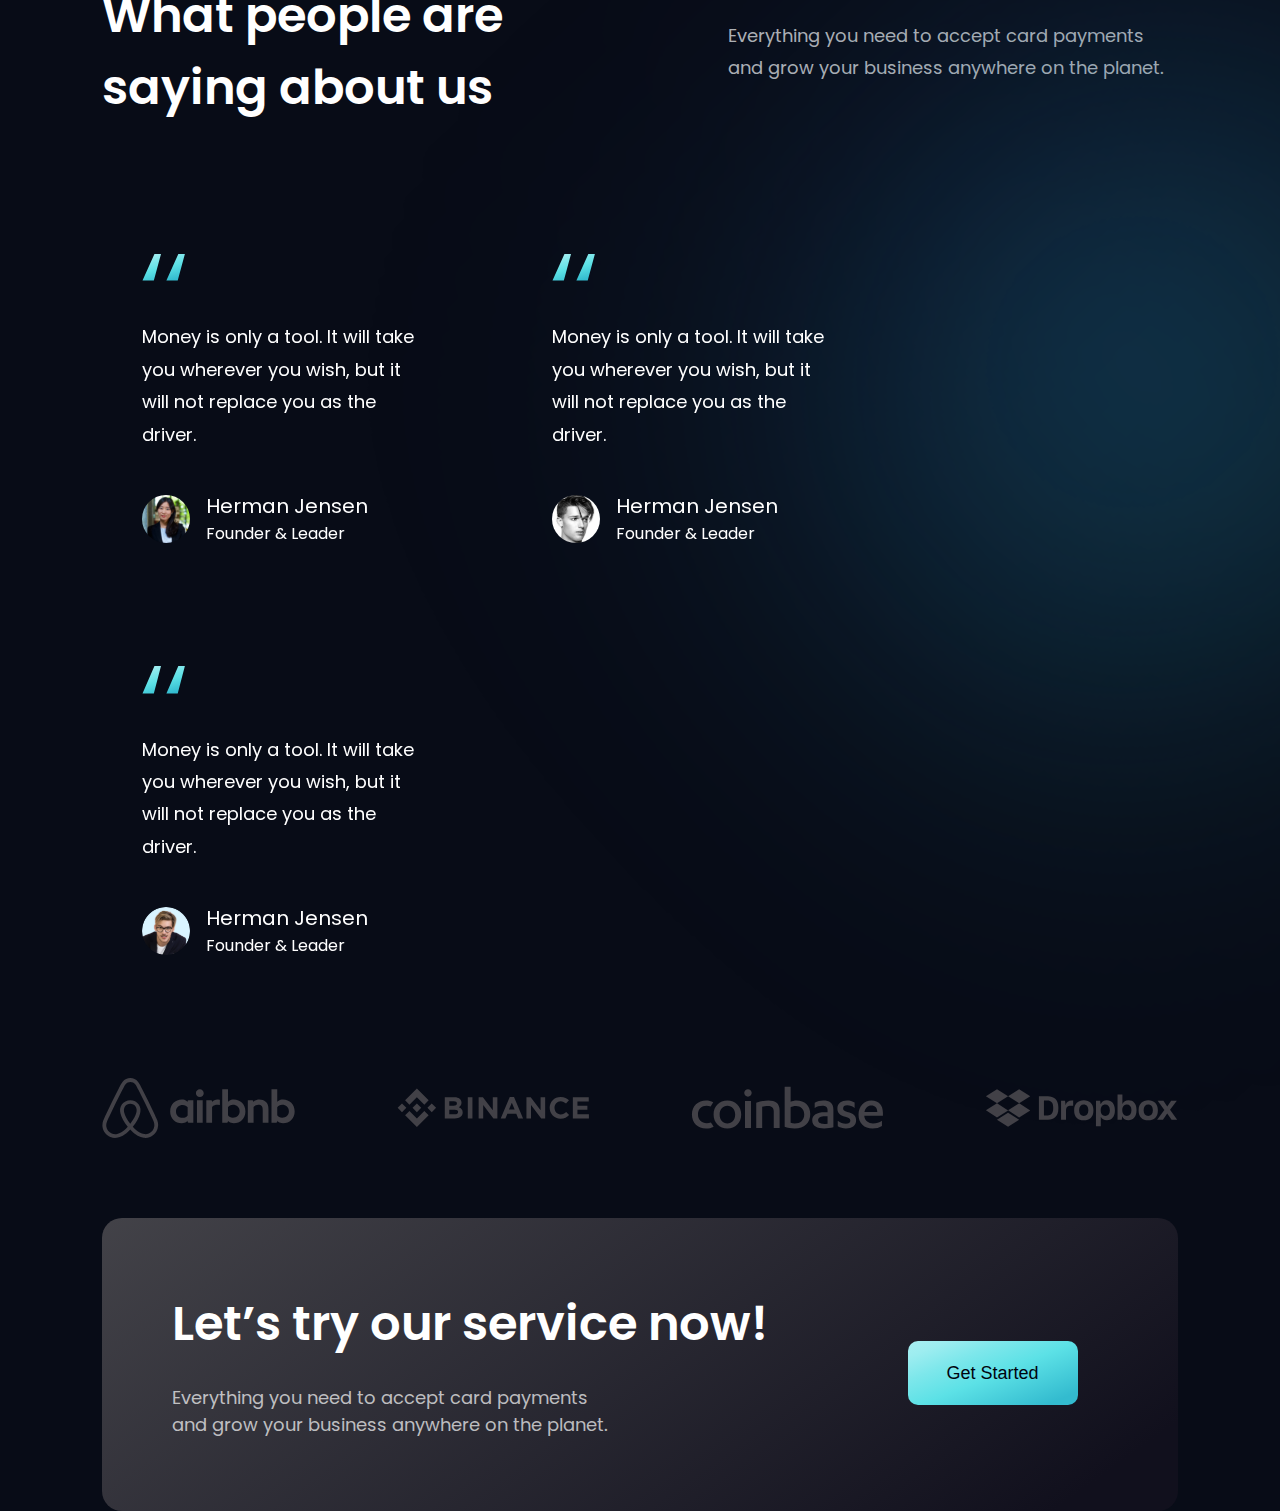
==== commit cf8eb0e4: "atualizando" ====
--- a/hooBank.html
+++ b/hooBank.html
@@ -1,5 +1,5 @@
 <!DOCTYPE html>
-<html lang="en">
+<html lang="pt-BR">
 <head>
     <link rel="preconnect" href="https://fonts.googleapis.com">
     <link rel="preconnect" href="https://fonts.gstatic.com" crossorigin>
--- a/style.css
+++ b/style.css
@@ -2,23 +2,25 @@
 *{padding: 0; margin: 0; box-sizing: border-box;}
 
 html, body {
-    background-color: #080C16;
+    background-color: #080C17;
     min-height: 100vh;
     font-family: 'Poppins', sans-serif;
     font-size: 16px;
+    width: 100%;
+    margin: 0 auto;
 }
 
 .clear {
     clear: both;
 }
 .box {
-    width: 100%;
-    max-width: 1680px;
+    width: 1680px;
+    max-width: 100%;
     margin: 0 auto;
     padding: 0 8%;
 }
 .center {
-
+    width: 100%;
    height: 100%;
 }
 .navegation {
@@ -31,7 +33,6 @@
 .logo {
     float: left;
 }
-
 .menu {
     float: right;
     display: flex;
--- a/responsive.css
+++ b/responsive.css
@@ -1,15 +1,23 @@
 @media screen and (min-width:300px) and (max-width:1024px) {
     html, body {
-        font-size: 100%
+        font-size: 100%;
+        width: 100%;
+        margin: 0 auto;
+    }
+    div.box {
+        width: 100%;
+        max-width: 100%;
+        height: 100%;
+        margin: 0 auto;
     }
     .menu {
         display: none;
     }
-    .content {
-        width: 100%;
-        float: none;
-        margin: 0 auto;
-        height: 100%;
+    div.content {
+        width: 100%;
+        height: 100%;
+        float: none;
+        margin: 0 auto;
         position: initial;
     }
     .content > img {
@@ -19,6 +27,17 @@
     .content > h1 {
         width: 100%;
         min-width: 100%;
+        font-weight: 500;
+        font-size: 65px;
+        margin: 0 auto;
+    }
+    div.content > h1 > span {
+        font-size: 59px;
+    }
+    div.center_2 {
+        margin: 0 auto;
+        width: 100%;
+        max-width: 100%;
     }
     .banner_Hero {
         width: 100%;
@@ -42,7 +61,6 @@
         position: relative;
         width: 100%;
         margin-top: 2rem;
-        min-width: 400px;
     }
     .align::after {
         display: none;
@@ -51,8 +69,11 @@
         flex-direction: column;
         margin: 5rem auto;
         height: 100%;
+        width: 100%;
     }
     .category {
+        width: 100%;
+        max-width: 100%;
         flex-direction: column;
         margin: 2rem auto;
         height: 100%;
@@ -218,11 +239,13 @@
         right: 0;
     }
     .blur {
-    width: 305px;
-    height: 404px;
-    top: 10vh;
-    right: 0%;
-    left: 0;
-
+        width: 305px;
+        height: 404px;
+        top: 10vh;
+        right: 0%;
+        left: 0;
+    }
+    .box_coll {
+        width: 100%;
     }
 }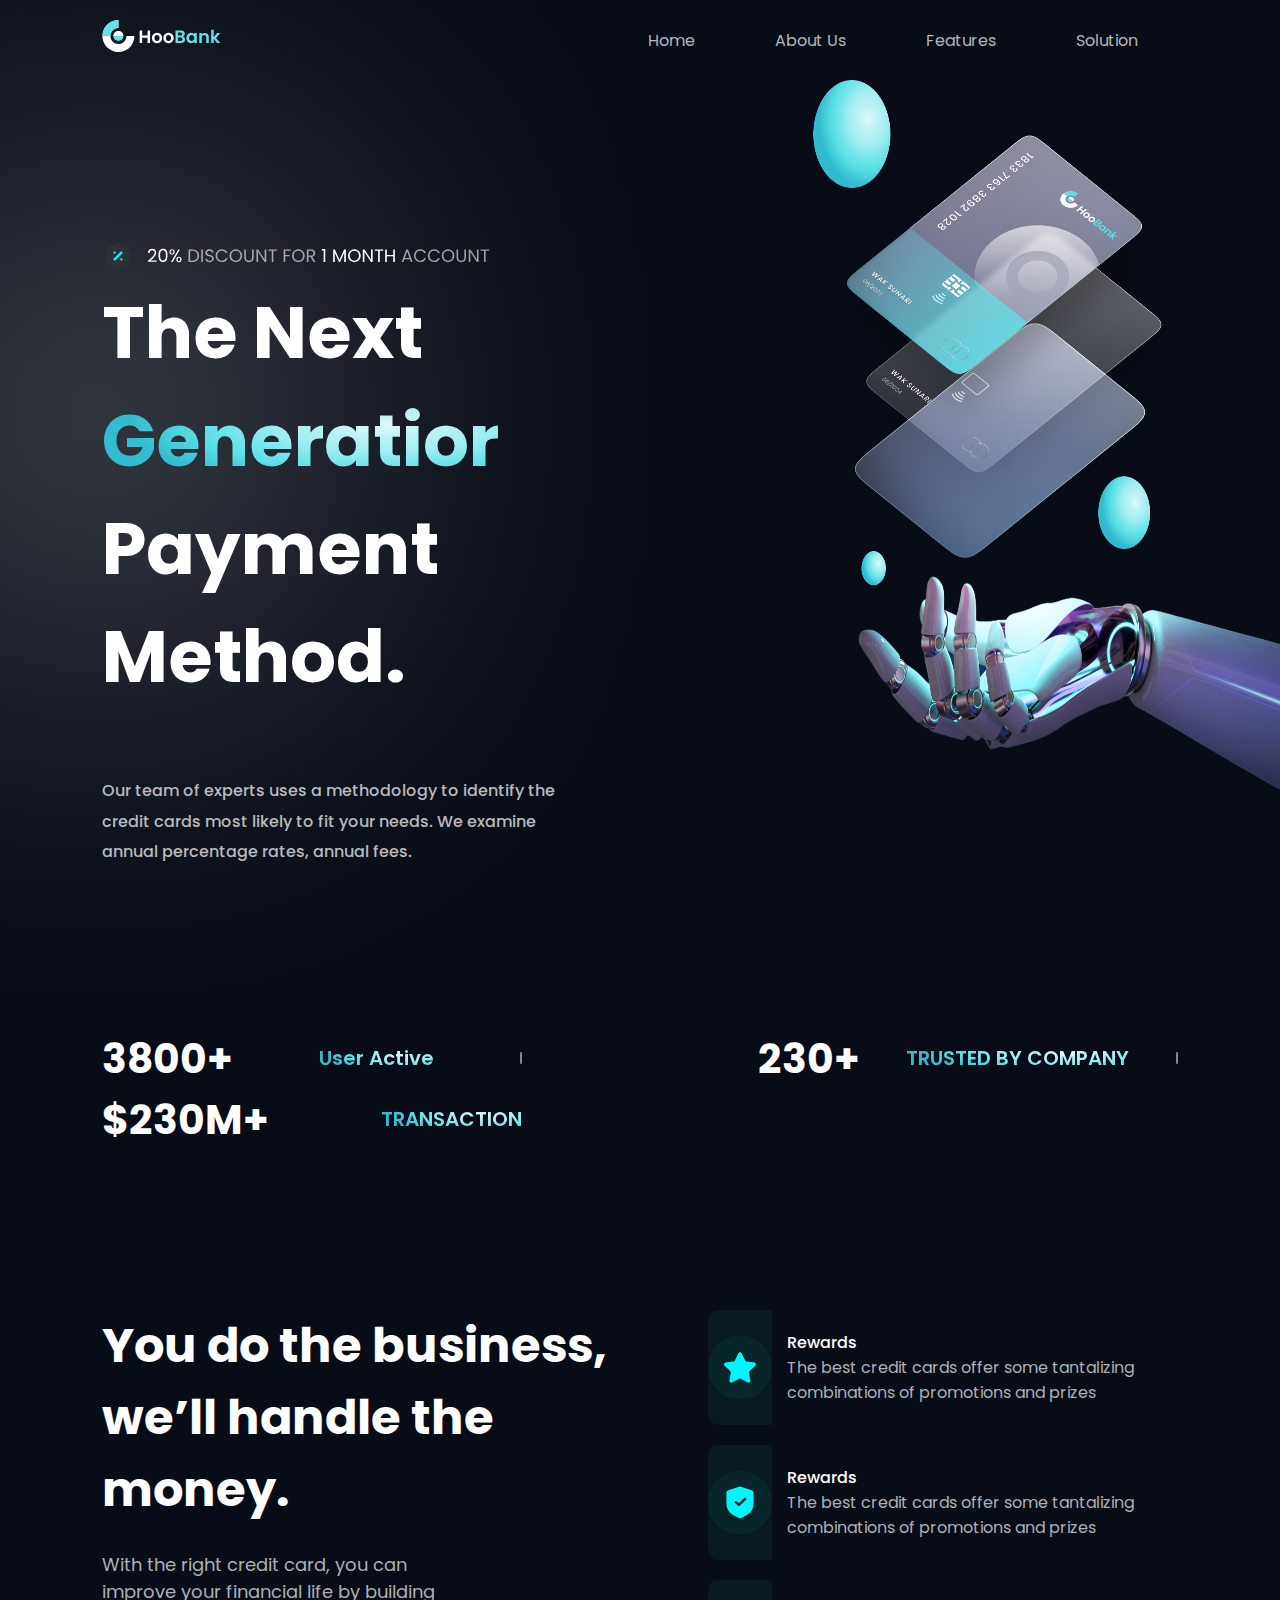
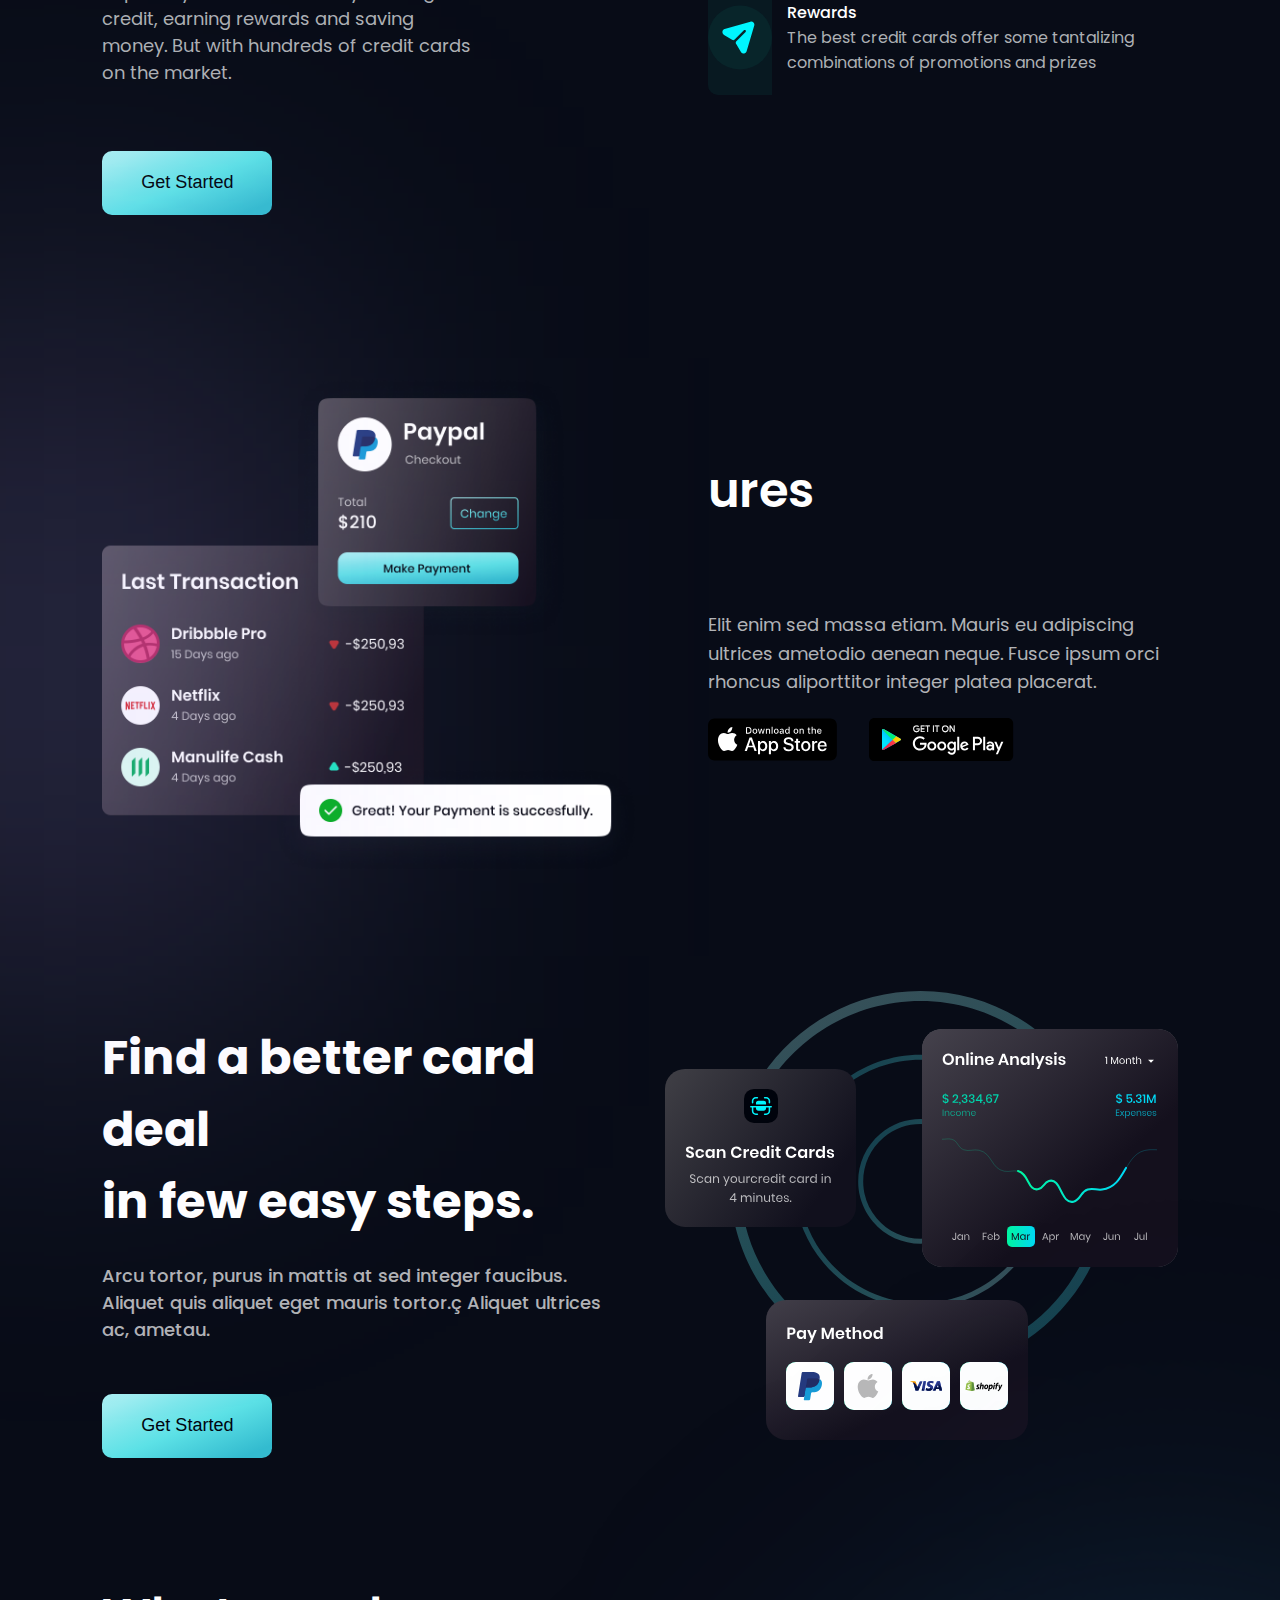
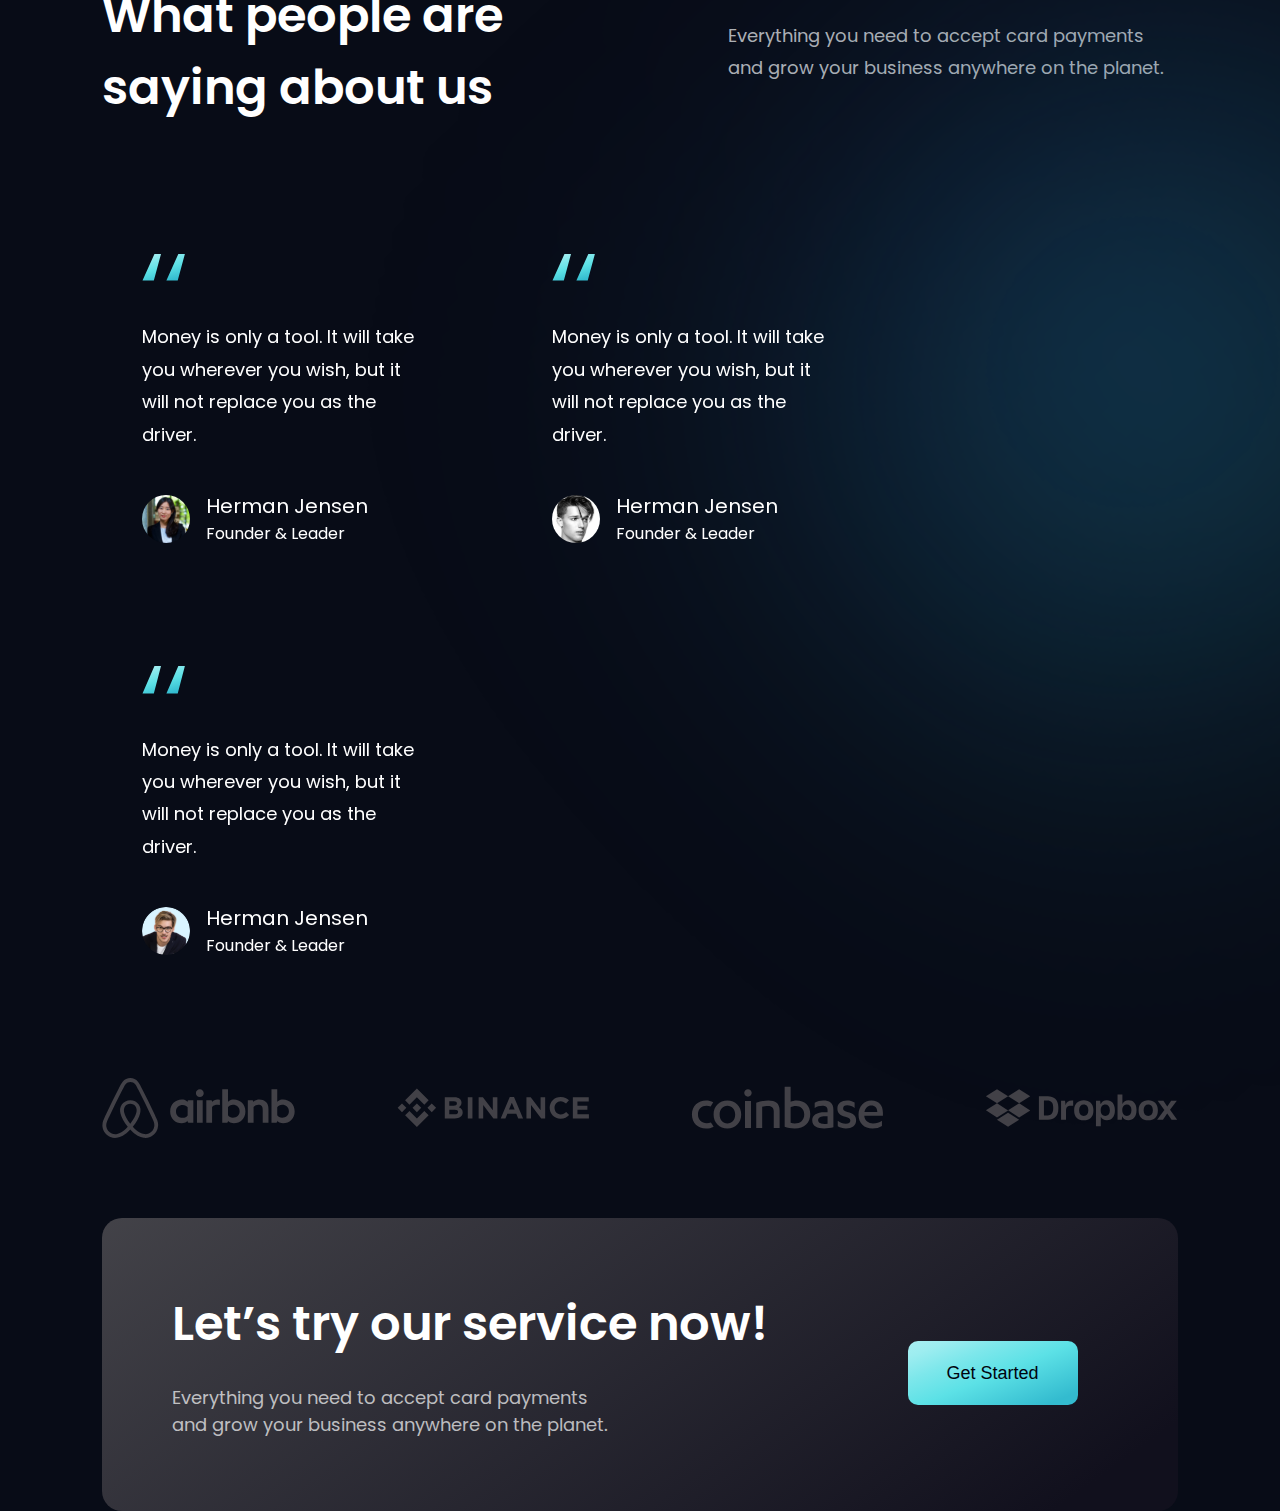
==== commit 6b4ea188: "subindo responsivo" ====
--- a/hooBank.html
+++ b/hooBank.html
@@ -41,7 +41,7 @@
             </div><!--content-->
             <div class="banner_Hero">
                 <div class="align">
-                    <img src="asset/Principal.png" alt="">
+                    <img src="asset/robot.png" alt="">
                 </div>            
             </div><!--banner_hero-->
         </div><!--center-->
--- a/style.css
+++ b/style.css
@@ -137,6 +137,7 @@
 }
 .banner_Hero::after {
     content: '';
+    display: none;
     width: 0; 
     height:0; 
     border-left: 300px solid #214d761a;
@@ -153,7 +154,7 @@
 }
 .banner_Hero::before {
     content: '';
-    display: block;
+    display: none;
     width: 405px;
     height: 471px;
     border-radius: 400px;
@@ -266,6 +267,8 @@
 .box_row > img {
     width: 64px;
     max-width: 64px;
+    border-top-left-radius: 10px;
+    border-bottom-left-radius: 10px;
     background: rgba(9, 151, 124, 0.1);
 }
 .box__coll {
--- a/responsive.css
+++ b/responsive.css
@@ -28,11 +28,12 @@
         width: 100%;
         min-width: 100%;
         font-weight: 500;
-        font-size: 65px;
-        margin: 0 auto;
+        font-size: 50px;
+        margin: 0 auto;
+        text-align: justify;
     }
     div.content > h1 > span {
-        font-size: 59px;
+        font-size: 50px;
     }
     div.center_2 {
         margin: 0 auto;
@@ -45,10 +46,10 @@
         height: 100%;
         position: initial;
     }
-    .banner_Hero::after {
-        display: none;
-    }
-    .banner_Hero::before {
+     div.banner_Hero::after{
+        display: none;
+    }
+    div.banner_Hero::before {
         display: none;
     }
     .align {
@@ -65,17 +66,20 @@
     .align::after {
         display: none;
     } 
-    .experience {
-        flex-direction: column;
-        margin: 5rem auto;
-        height: 100%;
+    div.experience {
+        flex-direction: column;
+        margin: 5rem 0;
+        height: 100%;
+        text-align: left;
         width: 100%;
     }
     .category {
         width: 100%;
         max-width: 100%;
         flex-direction: column;
-        margin: 2rem auto;
+        justify-content: left;
+        text-align: left;
+        margin: 2rem 0;
         height: 100%;
     }
     .category > span {
@@ -85,6 +89,13 @@
         width: 100%;
         float: none;
         margin: 0 auto;
+    }
+    .left > h1 {
+        font-size: 50px;
+        font-weight: 500;
+    }
+    .left > p {
+        width: 100%;
     }
     .right {
         width: 100%;
@@ -154,6 +165,12 @@
         width: 100%;
         height: 100%;
     }
+    .content_car_2 > h1 {
+        font-size: 45px;
+        width: 100%;
+        font-weight: 500;
+        text-align: left;
+    }
     .content_car_2 > p {
         width: 100%;
     }
@@ -172,12 +189,17 @@
         margin: 0 auto;
         text-align: left;
     }
+    .card > h1 {
+        font-size: 50px;
+        width: 100%;
+        font-weight: 500;
+    }
     .text_into {
         width: 100%;
     }
     .center_7 {
         width: 100%;
-        margin: 10rem auto;
+        margin: 15rem auto;
     }
     .box_1 {
         margin: 0 auto;
@@ -214,6 +236,7 @@
     .service {
         width: 100%;
         height: 100%;
+        padding: 25px;
     }
     .box_1 {
         min-width: 100%;
@@ -239,13 +262,14 @@
         right: 0;
     }
     .blur {
-        width: 305px;
-        height: 404px;
-        top: 10vh;
-        right: 0%;
-        left: 0;
+        display: none;
     }
     .box_coll {
         width: 100%;
-    }
+        padding: 10px;
+    }
+    .box_row {
+        height: 150px;
+    }
+
 }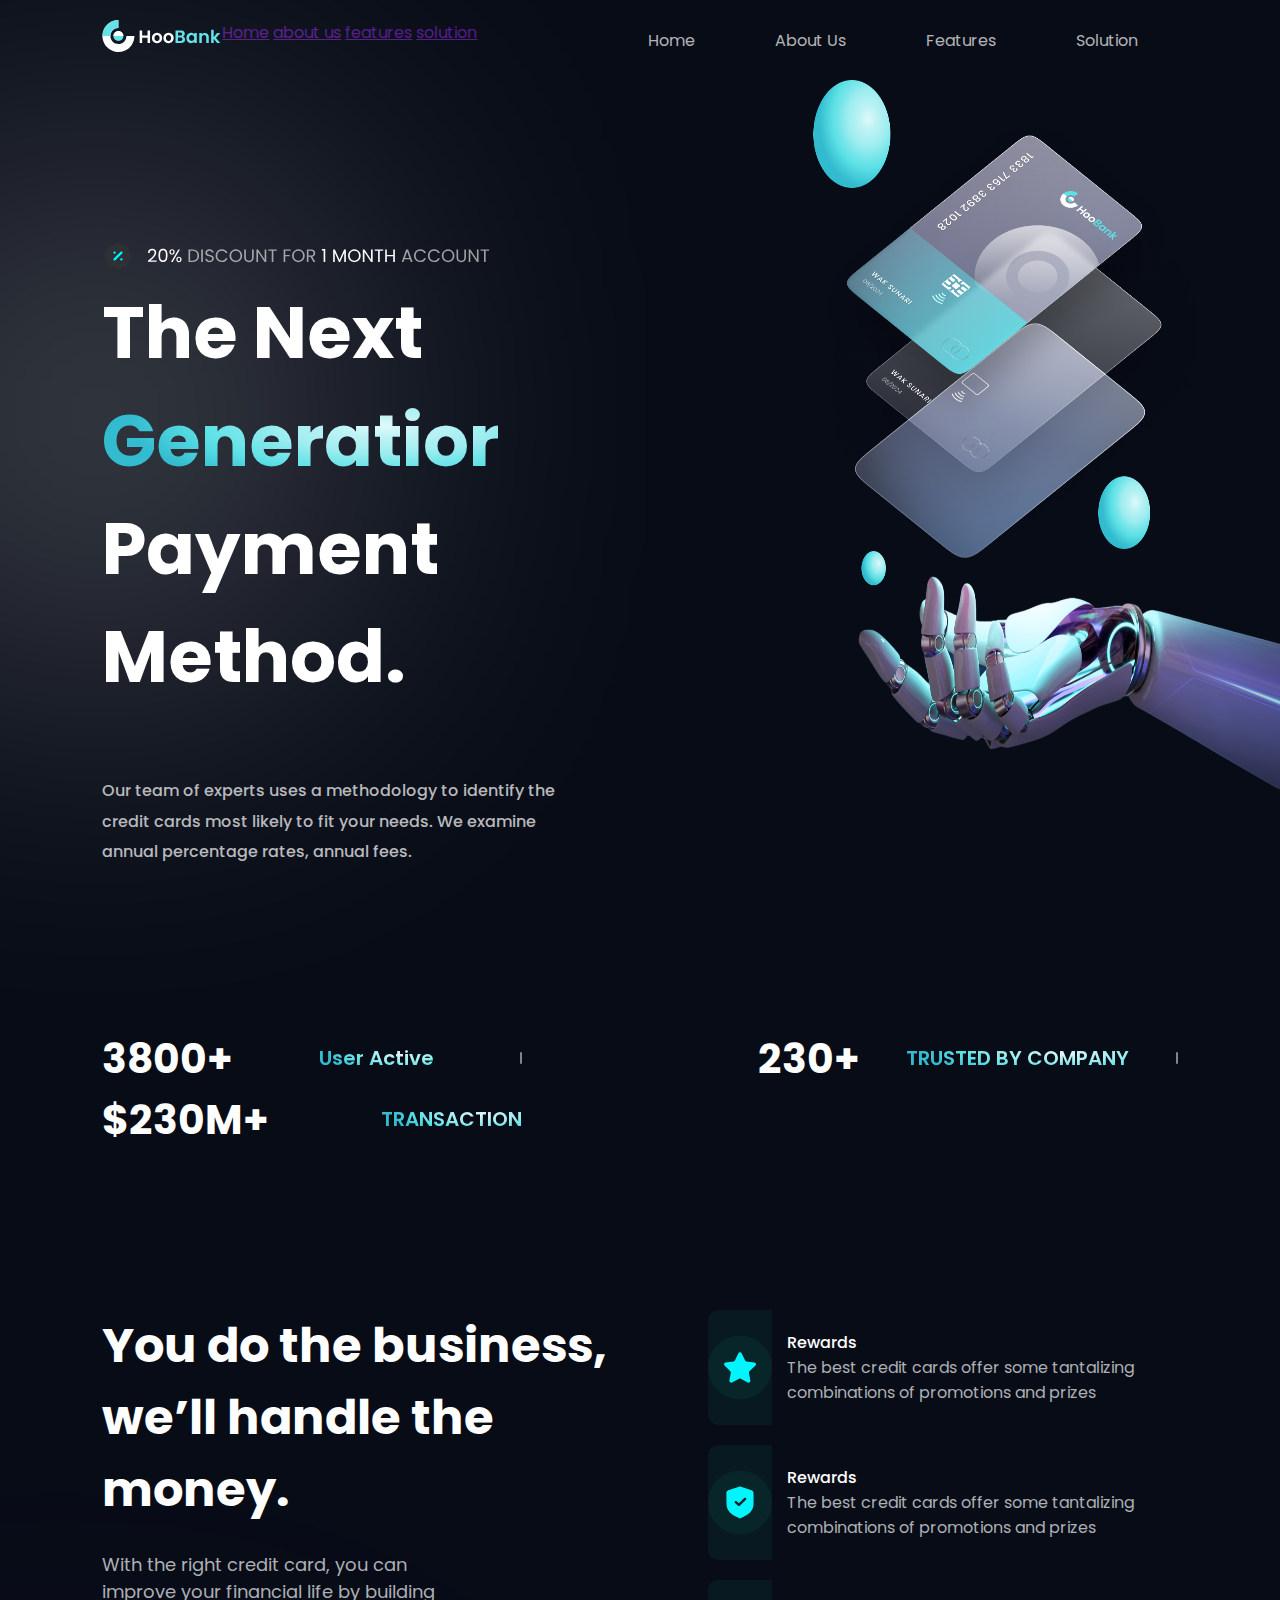
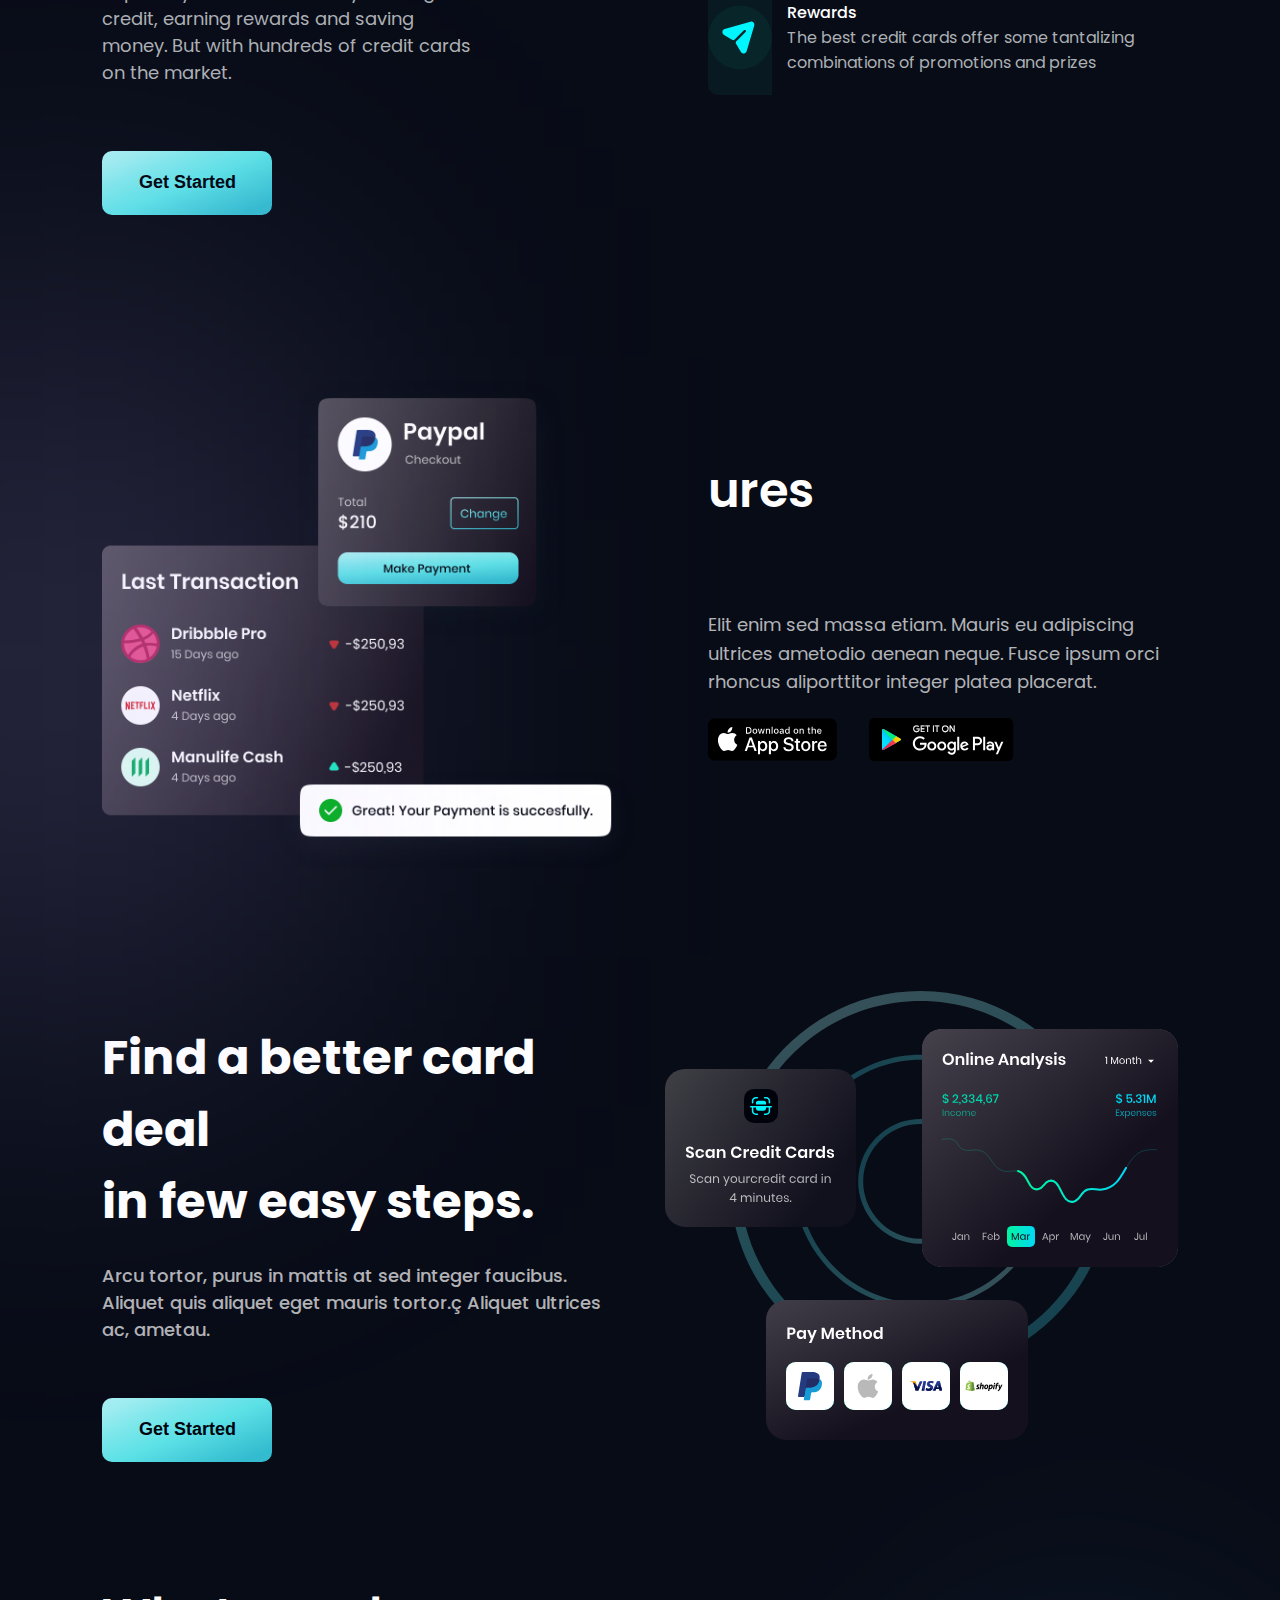
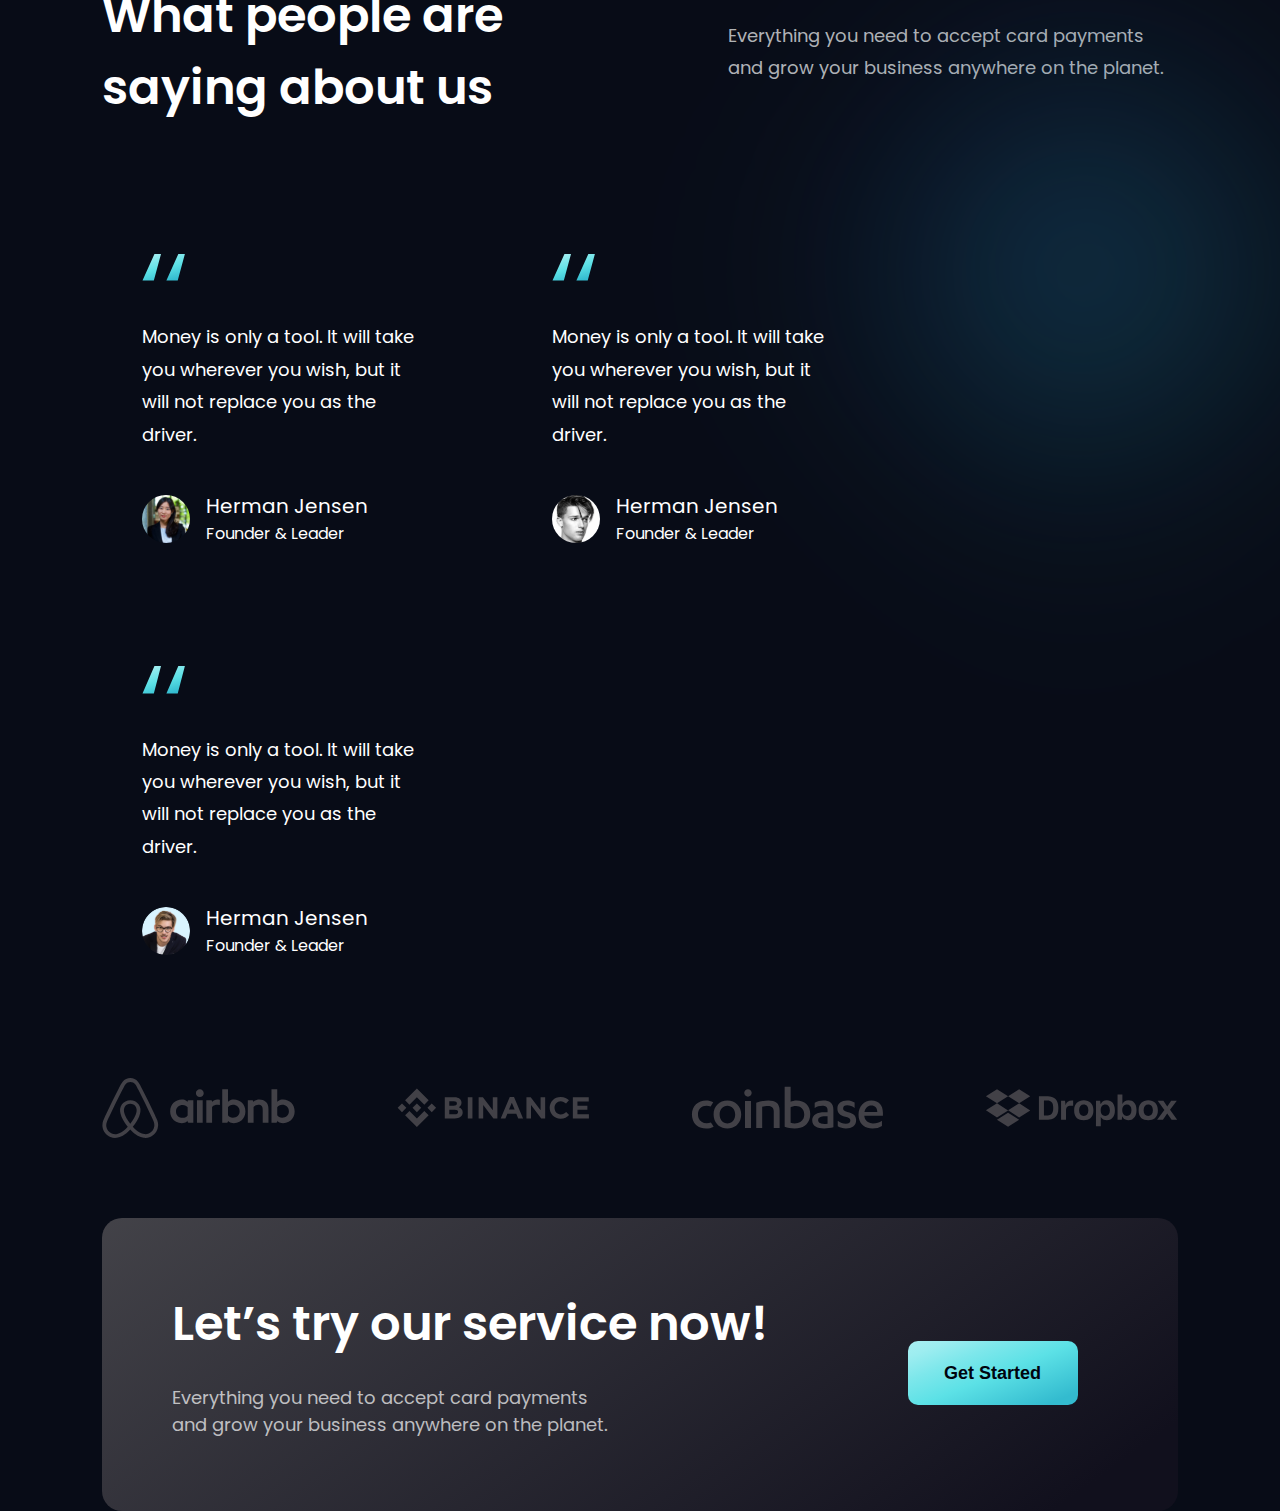
==== commit 5884eabe: "subindo js" ====
--- a/hooBank.html
+++ b/hooBank.html
@@ -18,12 +18,21 @@
                 <div class="logo">
                     <img src="asset/logo.svg">
                 </div><!--logo-->
+                <div class="mobile_toggle">
+                    <img src="asset/menu.svg" alt="">
+                </div>
                 <div class="menu">
                     <a href="">Home</a>
                         <a href="">about us</a>
                     <a href="">features</a>
                     <a href="">solution</a>
                 </div><!--menu-->
+                <div id="menu_mobile">
+                    <a href="">Home</a>
+                    <a href="">about us</a>
+                    <a href="">features</a>
+                    <a href="">solution</a>
+                </div><!--mobile_menu-->
             </div><!--navegation-->
         </div><!--center-->
 
@@ -241,5 +250,6 @@
     </div>
 </div>
 </div><!--box-->
+<script src="menuMobile.js"></script>
 </body>
 </html>--- a/style.css
+++ b/style.css
@@ -33,6 +33,7 @@
 .logo {
     float: left;
 }
+
 .menu {
     float: right;
     display: flex;
@@ -236,7 +237,8 @@
     height: 64px;
     margin-top: 15px;
     font-size: 18px;
-    font-weight: 500;
+    font-weight: 600;
+    letter-spacing: 2%;
     font-family: 'Poppins' sans-serif;
     color: rgba(0, 4, 14, 1);
     border-radius: 10px;
@@ -401,9 +403,10 @@
     border: none;
     width: 170px;
     height: 64px;
-    margin-top: 15px;
-    font-size: 18px;
-    font-weight: 500;
+    margin-top: 1.2rem;
+    font-size: 18px;
+    font-weight: 600;
+    letter-spacing: 2%;
     font-family: 'Poppins' sans-serif;
     color: rgba(0, 4, 14, 1);
     border-radius: 10px;
@@ -460,17 +463,15 @@
     content: '';
     display: block;
     background-color: white;
-    width: 305px;
-    height: 404px;
+    width: 204px;
+    height: 204px;
     border-radius: 100px;
     position: absolute;
     top: -6vh;
-    right: -10%;
+    right: 0;
     z-index: 0;
- 
-
     background: linear-gradient(90deg, #1A2980 0%, #26D0CE 100%);
-    filter: blur(230px);
+    filter: blur(140px);
     transform: rotate(47.46deg);
 }
 .box_1 {
@@ -580,7 +581,8 @@
     height: 64px;
     margin-top: 15px;
     font-size: 18px;
-    font-weight: 500;
+    font-weight: 600;
+    letter-spacing: 2%;
     font-family: 'Poppins' sans-serif;
     color: rgba(0, 4, 14, 1);
     border-radius: 10px;
--- a/responsive.css
+++ b/responsive.css
@@ -1,3 +1,12 @@
+@media screen and (min-width:1024px){
+    .menu_mobile {
+        display: none;
+    }
+    .mobile_toggle {
+        display: none;
+    }
+}
+
 @media screen and (min-width:300px) and (max-width:1024px) {
     html, body {
         font-size: 100%;
@@ -10,6 +19,64 @@
         height: 100%;
         margin: 0 auto;
     }
+   .mobile_toggle {
+        width: 100%;
+        height: 50px;
+        float: right;
+        position: absolute;
+   }
+   .mobile_toggle > img {
+        float: right;
+        height: 40px;
+        width: 40px;
+        cursor: pointer;
+   }
+   #menu_mobile {
+        display: none;
+   }
+    #menu_mobile {
+        width: 100%;
+        display: none;
+        flex-direction: column;
+        gap: 50px;
+        text-align: center;
+        padding: 10rem 0;
+        margin-top: 2rem;
+
+        animation: animenu 1s ease-in;
+
+        background: linear-gradient(144.39deg, #FFFFFF -278.56%, #6D6D6D -78.47%, #11101D 91.61%);
+        backdrop-filter: blur(5px);
+        /* Note: backdrop-filter has minimal browser support */
+
+        border-radius: 20px;
+        overflow-y: hidden;
+        position: absolute;
+        left: 0;
+        top: 100%;
+        z-index: 99;
+    }
+    #menu_mobile > a {
+        color: white;
+        text-decoration: none;
+        font-size: 28px;
+        display: block;
+    }
+    @keyframes animenu {
+        0% {
+            height: 0;
+            padding: 0;
+        }
+        70% {
+            top: 100%;
+            height: 600px;
+        }
+        100% {
+            top: 100%;
+            height: 600px;
+            z-index: 5;
+        }
+    }
     .menu {
         display: none;
     }
@@ -40,6 +107,9 @@
         width: 100%;
         max-width: 100%;
     }
+    div.center_3  {
+        margin-top: 2rem;
+    }
     .banner_Hero {
         width: 100%;
         float: none;
@@ -68,19 +138,28 @@
     } 
     div.experience {
         flex-direction: column;
-        margin: 5rem 0;
-        height: 100%;
-        text-align: left;
+        flex-wrap: nowrap;
+        align-items: center;
+        text-align: left;
+        margin: 3rem 0;
+        height: 100%;
         width: 100%;
     }
     .category {
         width: 100%;
         max-width: 100%;
-        flex-direction: column;
+        align-items: left;
         justify-content: left;
         text-align: left;
-        margin: 2rem 0;
-        height: 100%;
+        align-items: center;
+        margin: 1rem 0;
+        height: 100%;
+    }
+    .category > h2 {
+        font-size: 35px;
+    }
+    .category > p {
+        margin-left: 20px;
     }
     .category > span {
         display: none;
@@ -91,7 +170,7 @@
         margin: 0 auto;
     }
     .left > h1 {
-        font-size: 50px;
+        font-size: 45px;
         font-weight: 500;
     }
     .left > p {
@@ -173,6 +252,7 @@
     }
     .content_car_2 > p {
         width: 100%;
+        height: 100%;
     }
     .center_6 {
         width: 100%;
@@ -182,6 +262,7 @@
         flex-direction: column;
         margin: 0 auto;
         width: 100%;
+        height: 100%;
         text-align: left;
     }
     .card {
@@ -190,7 +271,7 @@
         text-align: left;
     }
     .card > h1 {
-        font-size: 50px;
+        font-size: 45px;
         width: 100%;
         font-weight: 500;
     }
@@ -199,7 +280,7 @@
     }
     .center_7 {
         width: 100%;
-        margin: 15rem auto;
+        margin: 8rem auto;
     }
     .box_1 {
         margin: 0 auto;
@@ -228,7 +309,7 @@
         gap: 40px;
         height: 100%;
         margin: 0 auto;
-        margin-bottom: 3rem;
+        margin-bottom: 5rem;
     }
     .line_row > img {
         margin: 0 auto;
@@ -271,5 +352,17 @@
     .box_row {
         height: 150px;
     }
+    .card_mobile {
+        display: flex;
+        gap: 0;
+        text-align: left;
+    }
+    .card_mobile  > img {
+        width: 140px;
+        max-width: 90%;
+        display: flex;
+        gap: 20px;
+        cursor: pointer;
+    }
 
 }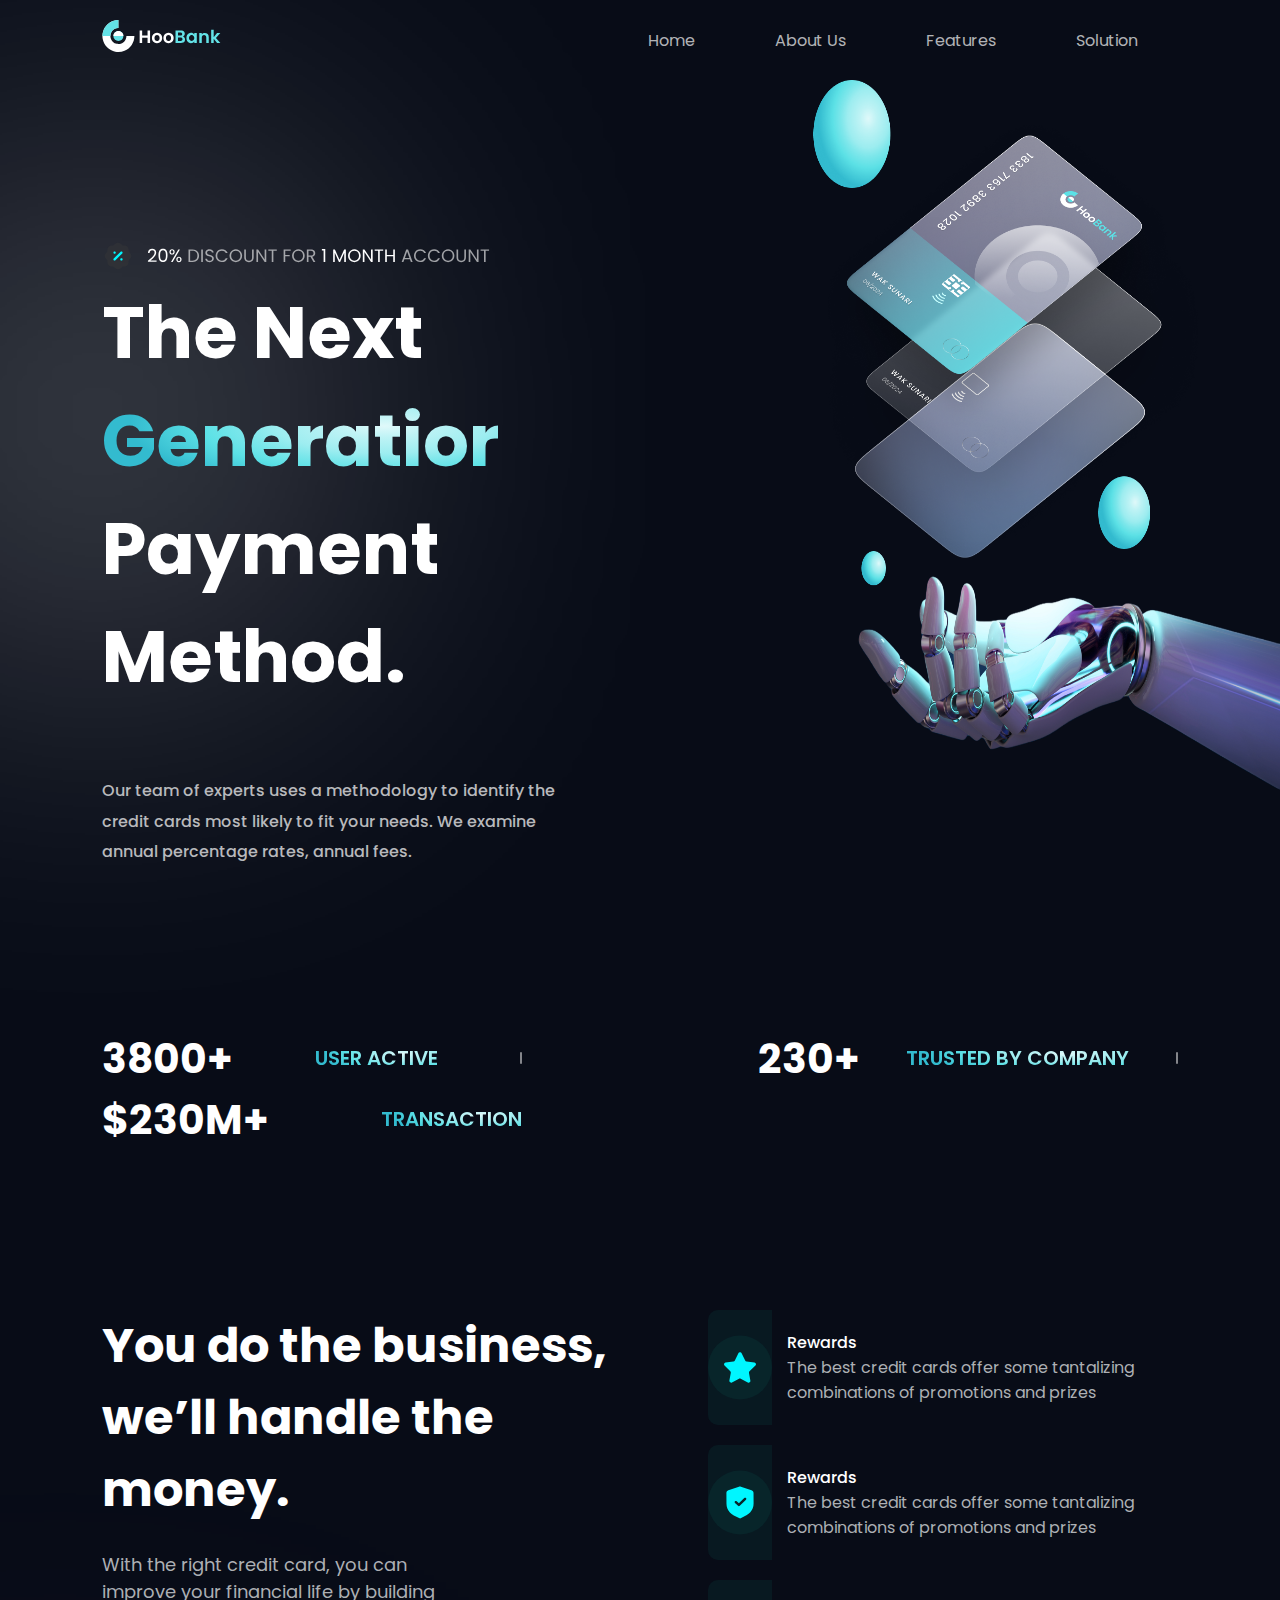
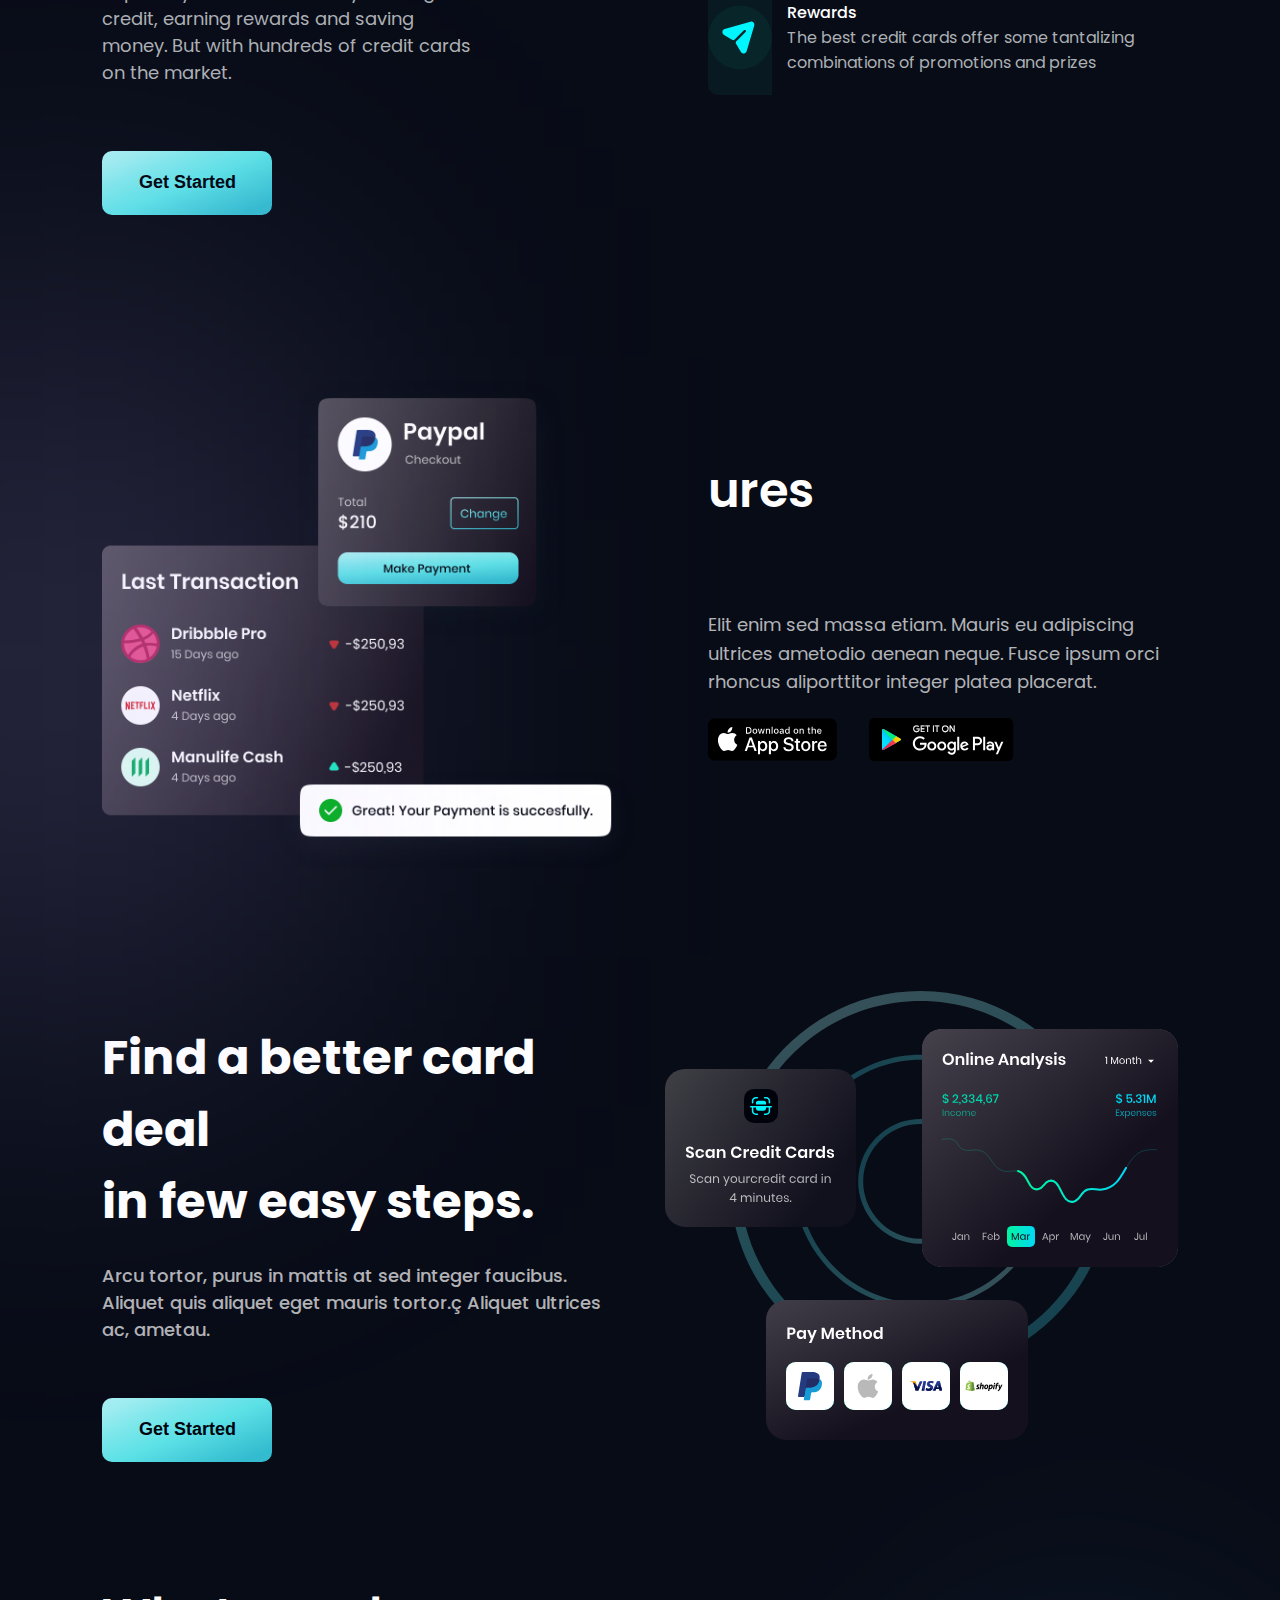
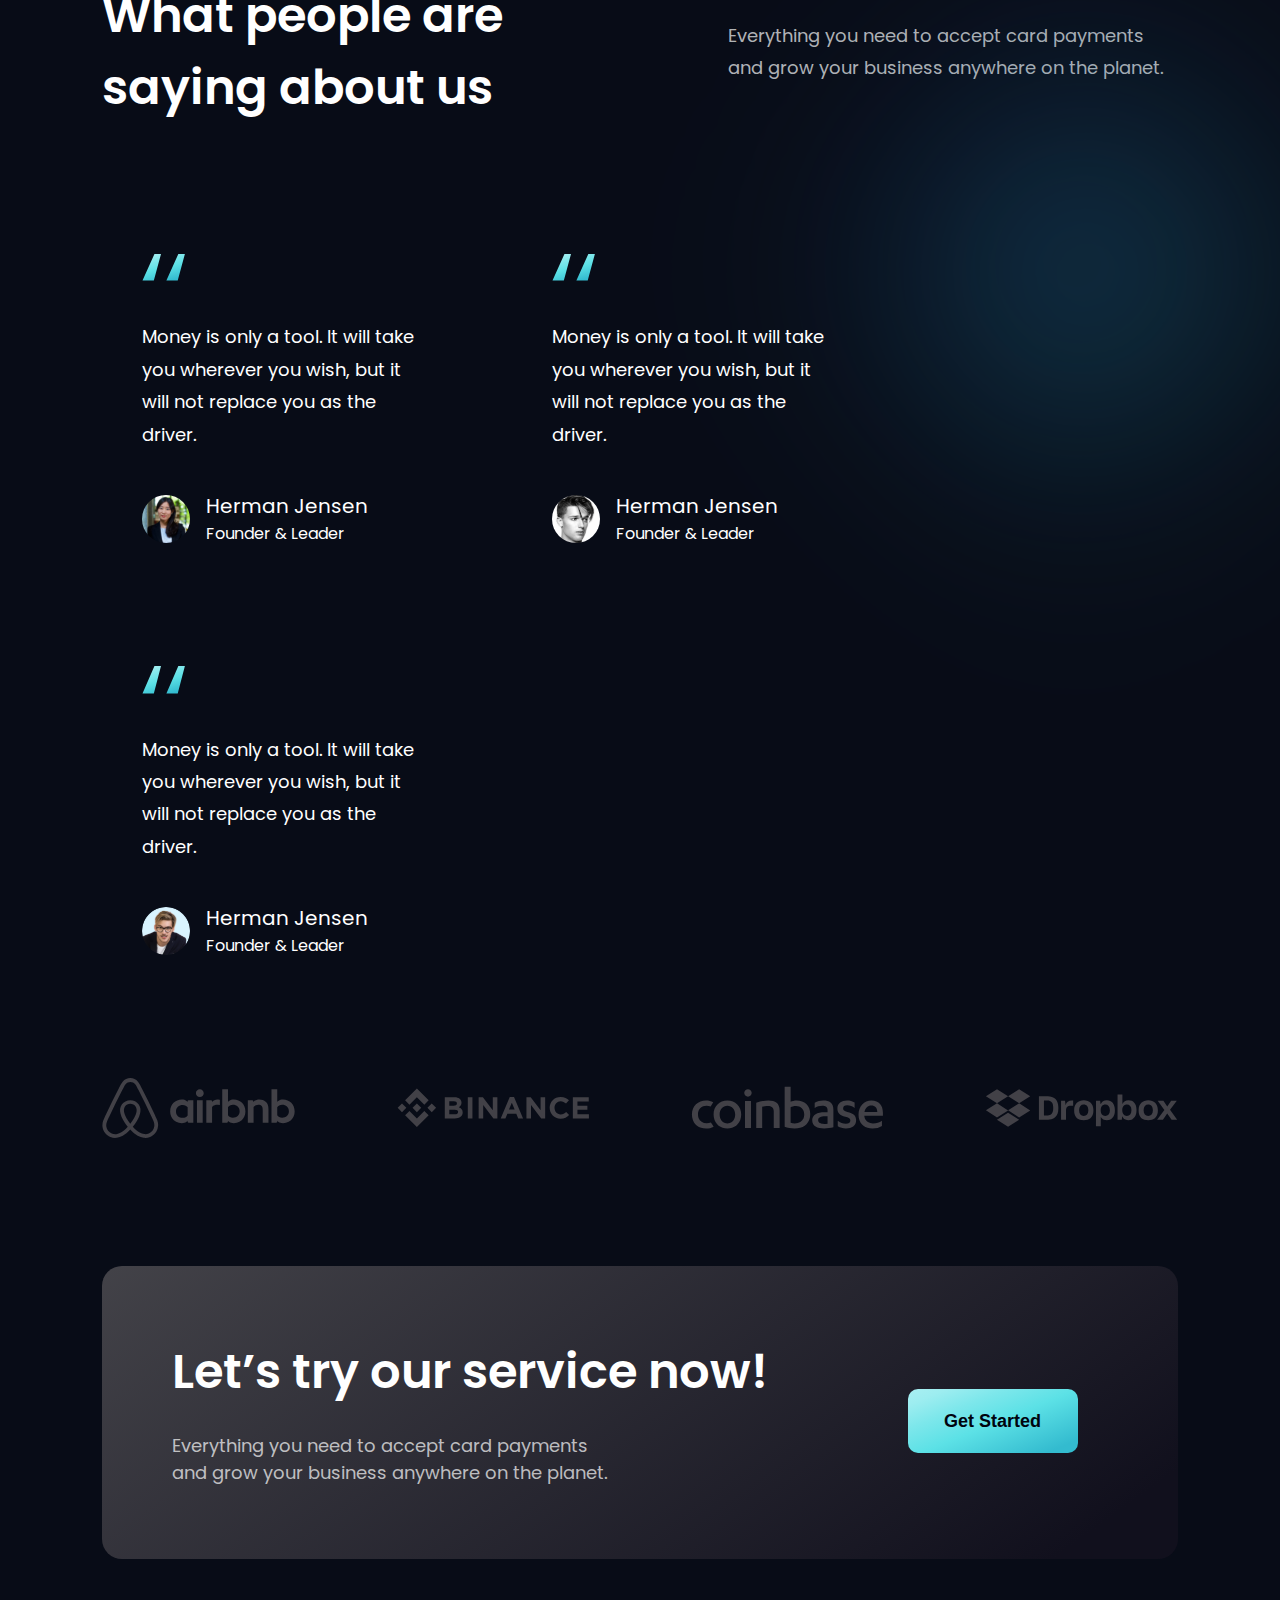
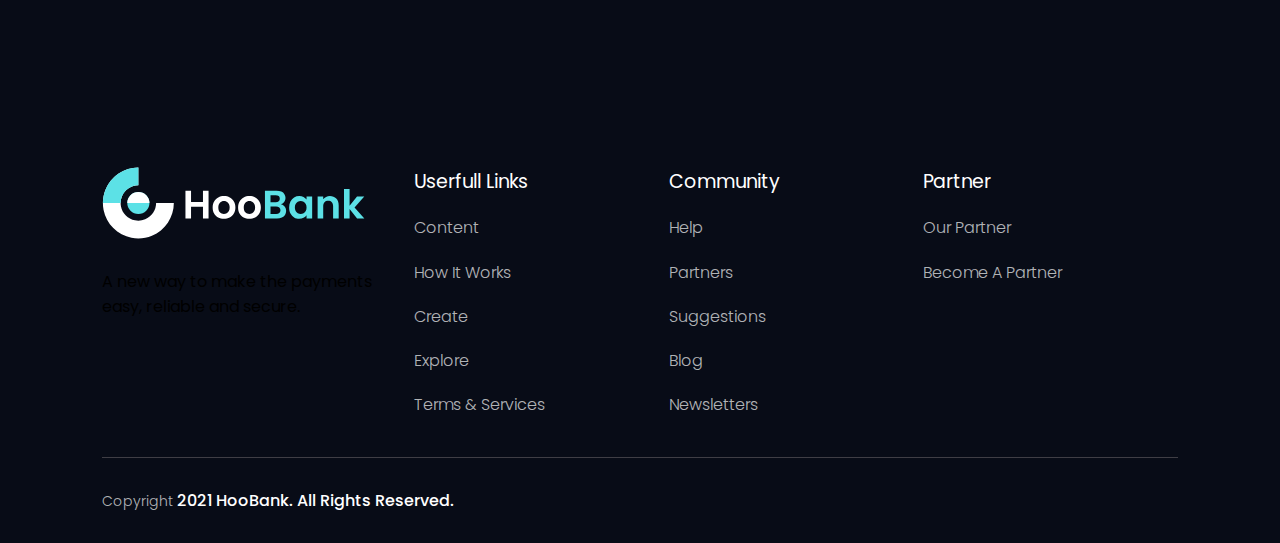
==== commit 28aae2aa: "atualizando codigo" ====
--- a/hooBank.html
+++ b/hooBank.html
@@ -229,26 +229,62 @@
         </div><!--box_col-->
     </div><!--box_1-->
     <div class="blur"></div>
-</div><!--center_7-->
-<div class="clear"></div>
-<div class="line">
-    <div class="line_row">
-        <img src="asset/airbnb.svg" alt="">
-        <img src="asset/binance.svg" alt="">
-        <img src="asset/coinbase.svg" alt="">
-        <img src="asset/dropbox.svg" alt="">
-    </div><!--line_row-->
-</div><!--line-->
-<div class="clear"></div>
-<div class="service">
-    <div class="serv_col">
-        <h1>Let’s try our service now!</h1>
-        <p>Everything you need to accept card 
-            payments and grow your business anywhere on the planet.
-        </p>
-        <button>Get Started</button>
-    </div>
-</div>
+    </div><!--center_7-->
+        <div class="clear"></div>
+            <div class="line">
+                <div class="line_row">
+                    <img src="asset/airbnb.svg" alt="">
+                    <img src="asset/binance.svg" alt="">
+                    <img src="asset/coinbase.svg" alt="">
+                    <img src="asset/dropbox.svg" alt="">
+                </div><!--line_row-->
+            </div><!--line-->
+            <div class="clear"></div>
+            <div class="service">
+                <div class="serv_col">
+                    <h1>Let’s try our service now!</h1>
+                    <p>Everything you need to accept card 
+                        payments and grow your business anywhere on the planet.
+                    </p>
+                    <button>Get Started</button>
+                </div><!--SER_COL-->
+            </div><!--SERVICE-->
+            <div class="clear"></div>
+                <div class="footer_row">
+                    <div class="footer_col">
+                        <img src="asset/logo.svg" alt="logo">
+                        <p>A new way to make the payments easy, reliable and secure.</p>
+                    </div>
+                        <div class="footer_col">
+                            <h4>Userfull Links</h4>
+                            <a href="">content</a>
+                            <a href="">how it works</a>
+                            <a href="">create</a>
+                            <a href="">explore</a>
+                            <a href="">terms & services</a>
+                        </div>
+                    <div class="footer_col">
+                        <h4>Community</h6>
+                        <a href="">help</a>
+                        <a href="">partners</a>
+                        <a href="">suggestions</a>
+                        <a href="">blog</a>
+                        <a href="">newsletters</a>
+                    </div>
+                    <div class="footer_col">
+                        <h4>Partner</h4>
+                        <a href="">Our Partner</a>
+                        <a href="">become a partner</a>
+                    </div>
+                </div><!--footer_row-->
+                <div class="clear"></div>
+                <div class="hr"></div>
+                <div class="copy_row">
+                    <p>Copyright <span>2021 HooBank. All Rights Reserved.</span></p>
+                </div>
+                <!-- <p>
+                    Copyright <span>2021 HooBank. All Rights Reserved.</span>
+                </p> -->
 </div><!--box-->
 <script src="menuMobile.js"></script>
 </body>
--- a/style.css
+++ b/style.css
@@ -1,5 +1,7 @@
 @import url(responsive.css);
 *{padding: 0; margin: 0; box-sizing: border-box;}
+
+/* aqui começa */
 
 html, body {
     background-color: #080C17;
@@ -10,6 +12,9 @@
     margin: 0 auto;
 }
 
+#menu_mobile{
+    display: none;
+}
 .clear {
     clear: both;
 }
@@ -187,7 +192,6 @@
     justify-content: space-between;
 
     width: 420px;
-
 }
 .category > h2 {
     font-size: 2.5556rem;
@@ -197,6 +201,7 @@
 .category > p {
     font-size: 1.25rem;
     font-weight: 600;
+    text-transform: uppercase;
     background: radial-gradient(64.18% 64.18% at 71.16% 35.69%, #DEF9FA 0.89%, #BEF3F5 17.23%, #9DEDF0 42.04%, #7DE7EB 55.12%, #5CE1E6 71.54%, #33BBCF 100%) /* warning: gradient uses a rotation that is not supported by CSS and may not behave as expected */;
     -webkit-background-clip: text;
     -webkit-text-fill-color: transparent;
@@ -550,7 +555,7 @@
     width: 100%;
     height: 293px;
     padding: 70px;
-    margin-top: 5rem;
+    margin-top: 8rem;
     border-radius: 10px;
     position: relative;
     background: linear-gradient(144.39deg, #FFFFFF -278.56%, #6D6D6D -78.47%, #11101D 91.61%);
@@ -592,3 +597,67 @@
     right: 100px;
     bottom: 106px;
 }
+.footer_row {
+    width: 100%;
+    height:100%;
+ 
+    margin-top: 13rem;
+    display: flex;
+    flex-direction: row;
+    flex-wrap: nowrap;
+   
+}
+.footer_col {
+    width: 500px;
+    height:100%;
+    display: flex;
+    flex-direction: column;
+}
+.footer_col:nth-child(1){
+    width: 600px;
+}
+.footer_col > h4 {
+    color: white;
+    font-weight: 400;
+    font-size: 19px;
+    letter-spacing: 2%;
+}
+.footer_col > a {
+    text-decoration: none;
+    margin-top: 1.2rem;
+    font-weight: 300;
+    font-family: 'Poppins' sans-serif;
+    text-transform: capitalize;
+    color: rgba(255, 255, 255, 0.7);
+}
+.footer_col > a:hover {
+    color: white;
+}
+.footer_col > img {
+    width: 266px;
+    height: 72.14px;
+}
+.footer_col > p {
+    margin-top: 30px;
+    width: 312px;
+}
+div.hr {
+    width: 100%;
+    height: 1px;
+    margin-top: 40px;
+    background-color: #3F3E45;
+}
+.copy_row {
+    display: flex;
+    margin: 30px 0 ;
+    color: rgba(255, 255, 255, 0.7);
+}
+.copy_row > p {
+    font-size: 14px;
+    font-weight: 300;
+}
+.copy_row > p > span {
+    font-weight: 500;
+    color: white;
+    font-size: 16px;
+}
--- a/responsive.css
+++ b/responsive.css
@@ -1,3 +1,4 @@
+/* vinicius apacite */
 @media screen and (min-width:1024px){
     .menu_mobile {
         display: none;
@@ -160,6 +161,7 @@
     }
     .category > p {
         margin-left: 20px;
+        font-size: 100%;
     }
     .category > span {
         display: none;
@@ -318,6 +320,7 @@
         width: 100%;
         height: 100%;
         padding: 25px;
+        margin: 5rem 0;
     }
     .box_1 {
         min-width: 100%;
@@ -364,5 +367,21 @@
         gap: 20px;
         cursor: pointer;
     }
+    .footer_row {
+        width: 100%;
+        display: flex;
+        flex-direction: column;
+    
+        margin-top: 5rem;
+    }
+    .footer_col {
+        width: 100%;
+        height: 70%;
+        margin: 10px 0;
+    }
+    .footer_col:nth-child(1){
+        width: 100%;
+        justify-content: space-around;
+    }
 
 }